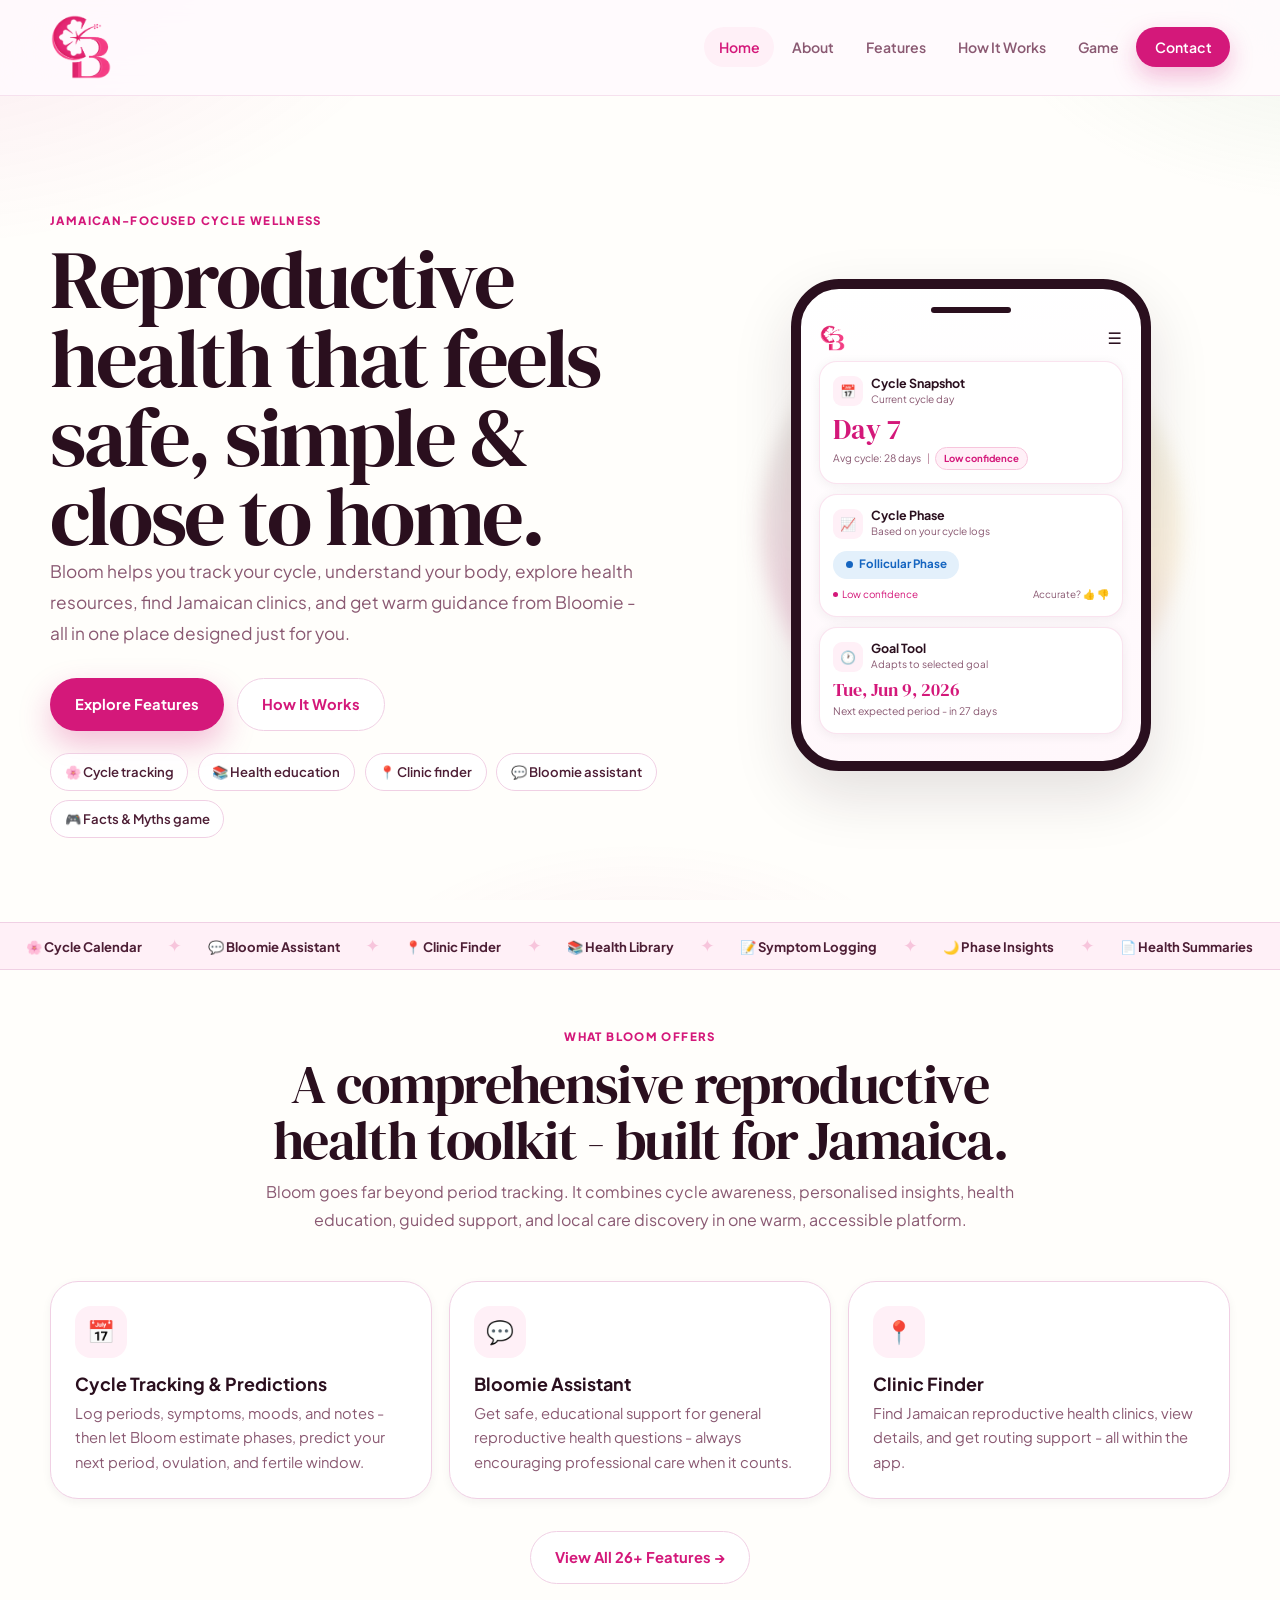
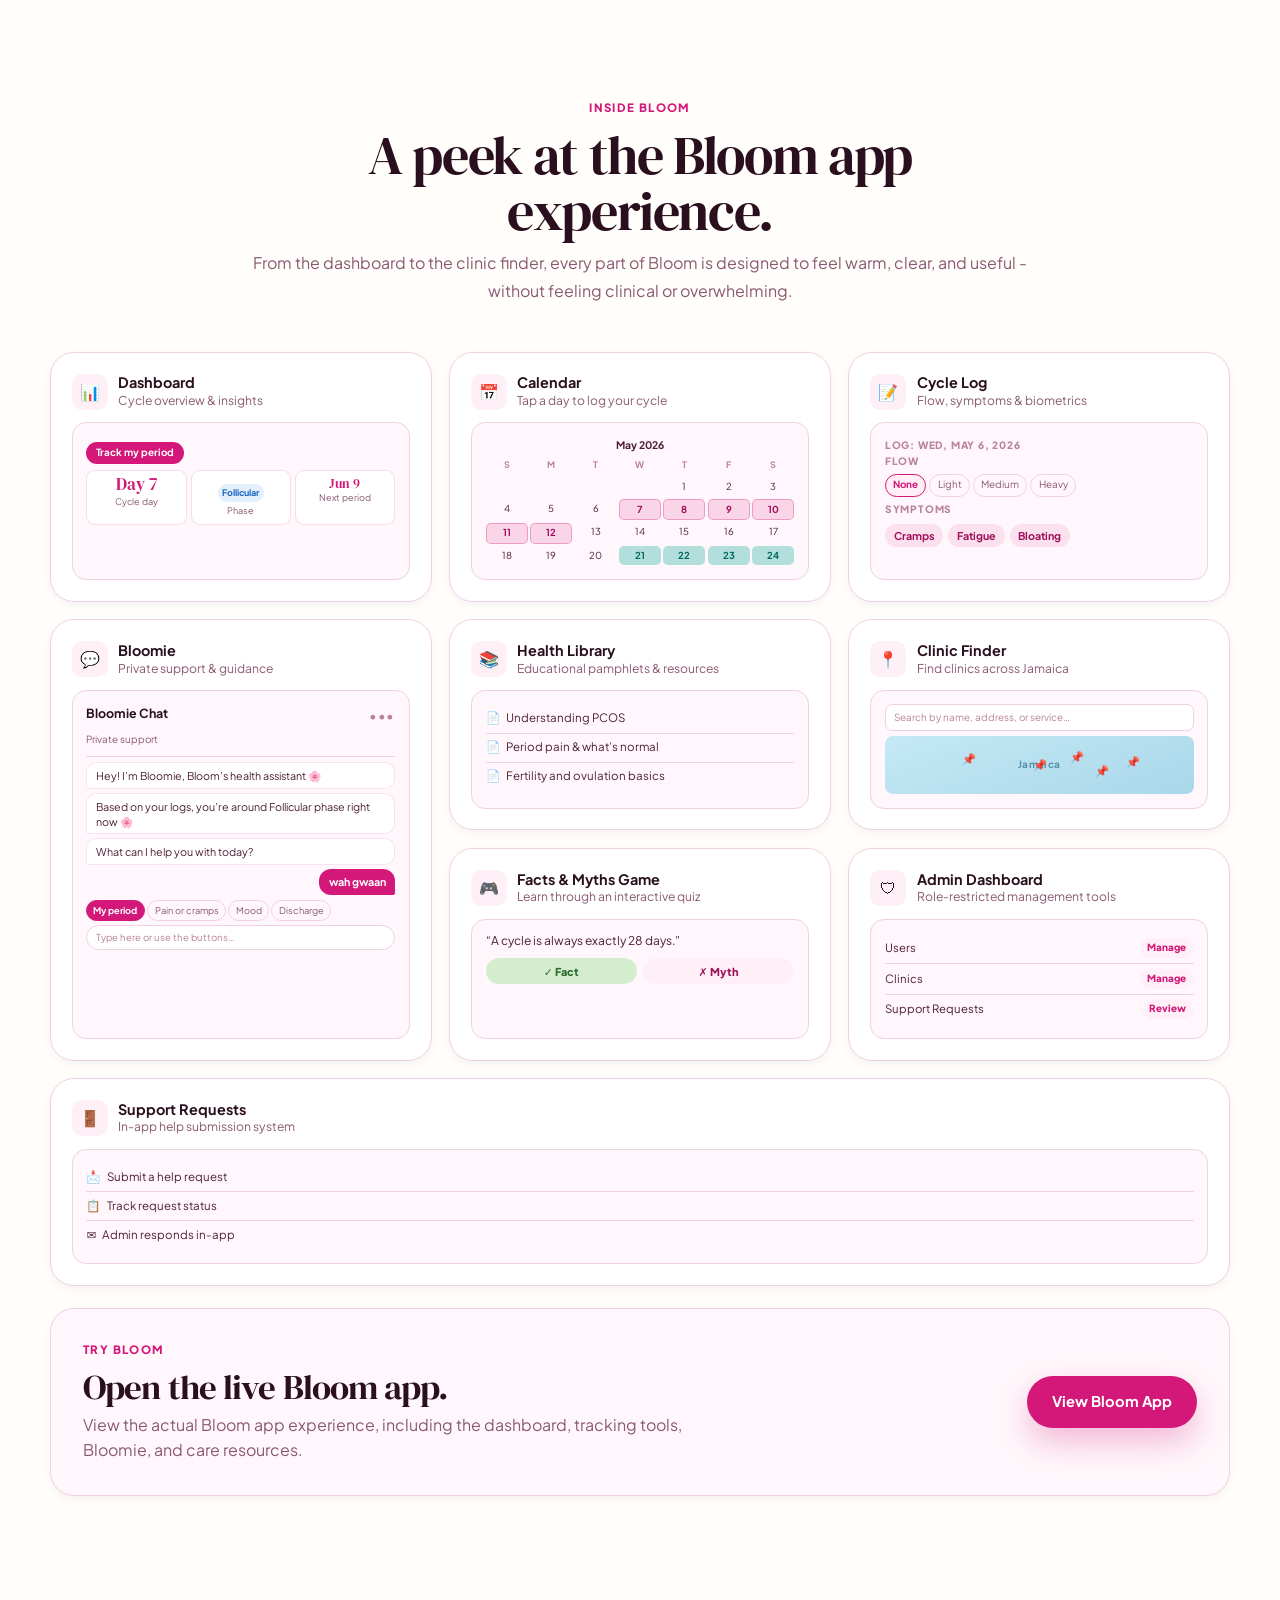
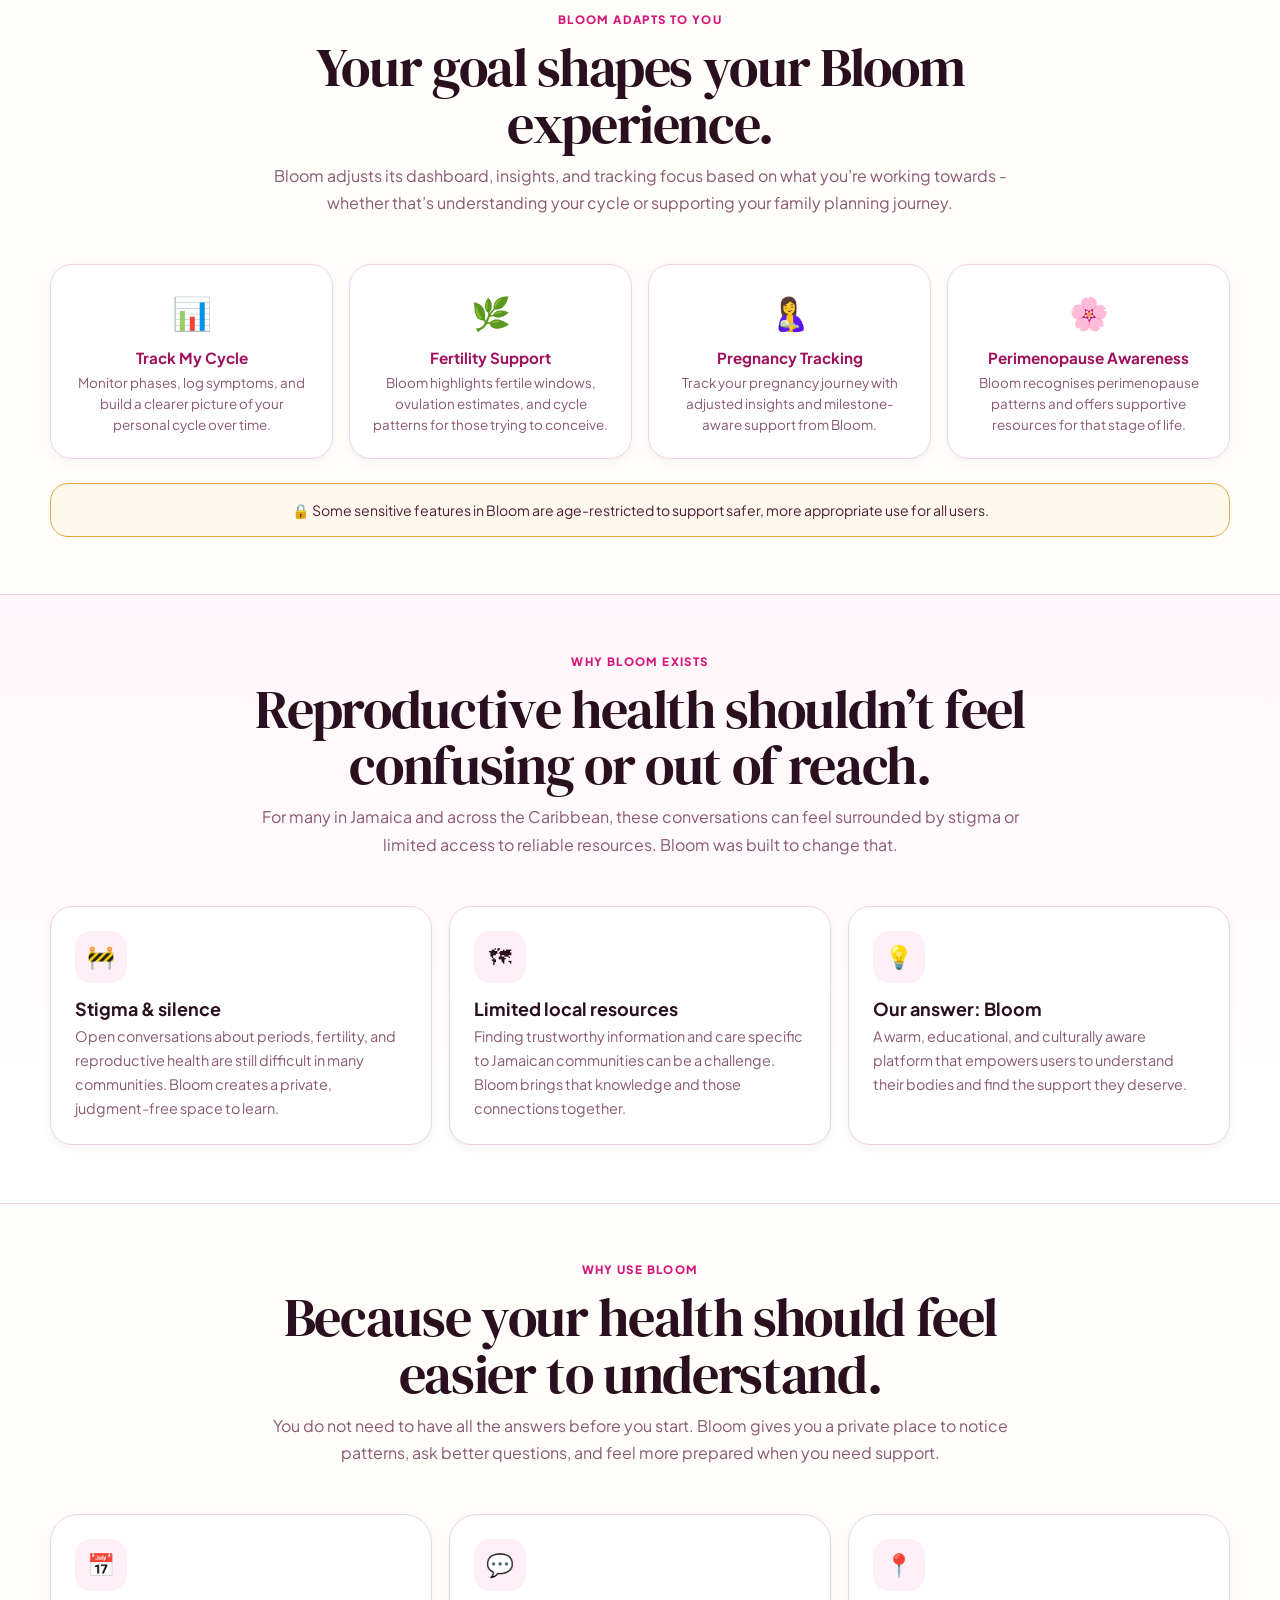
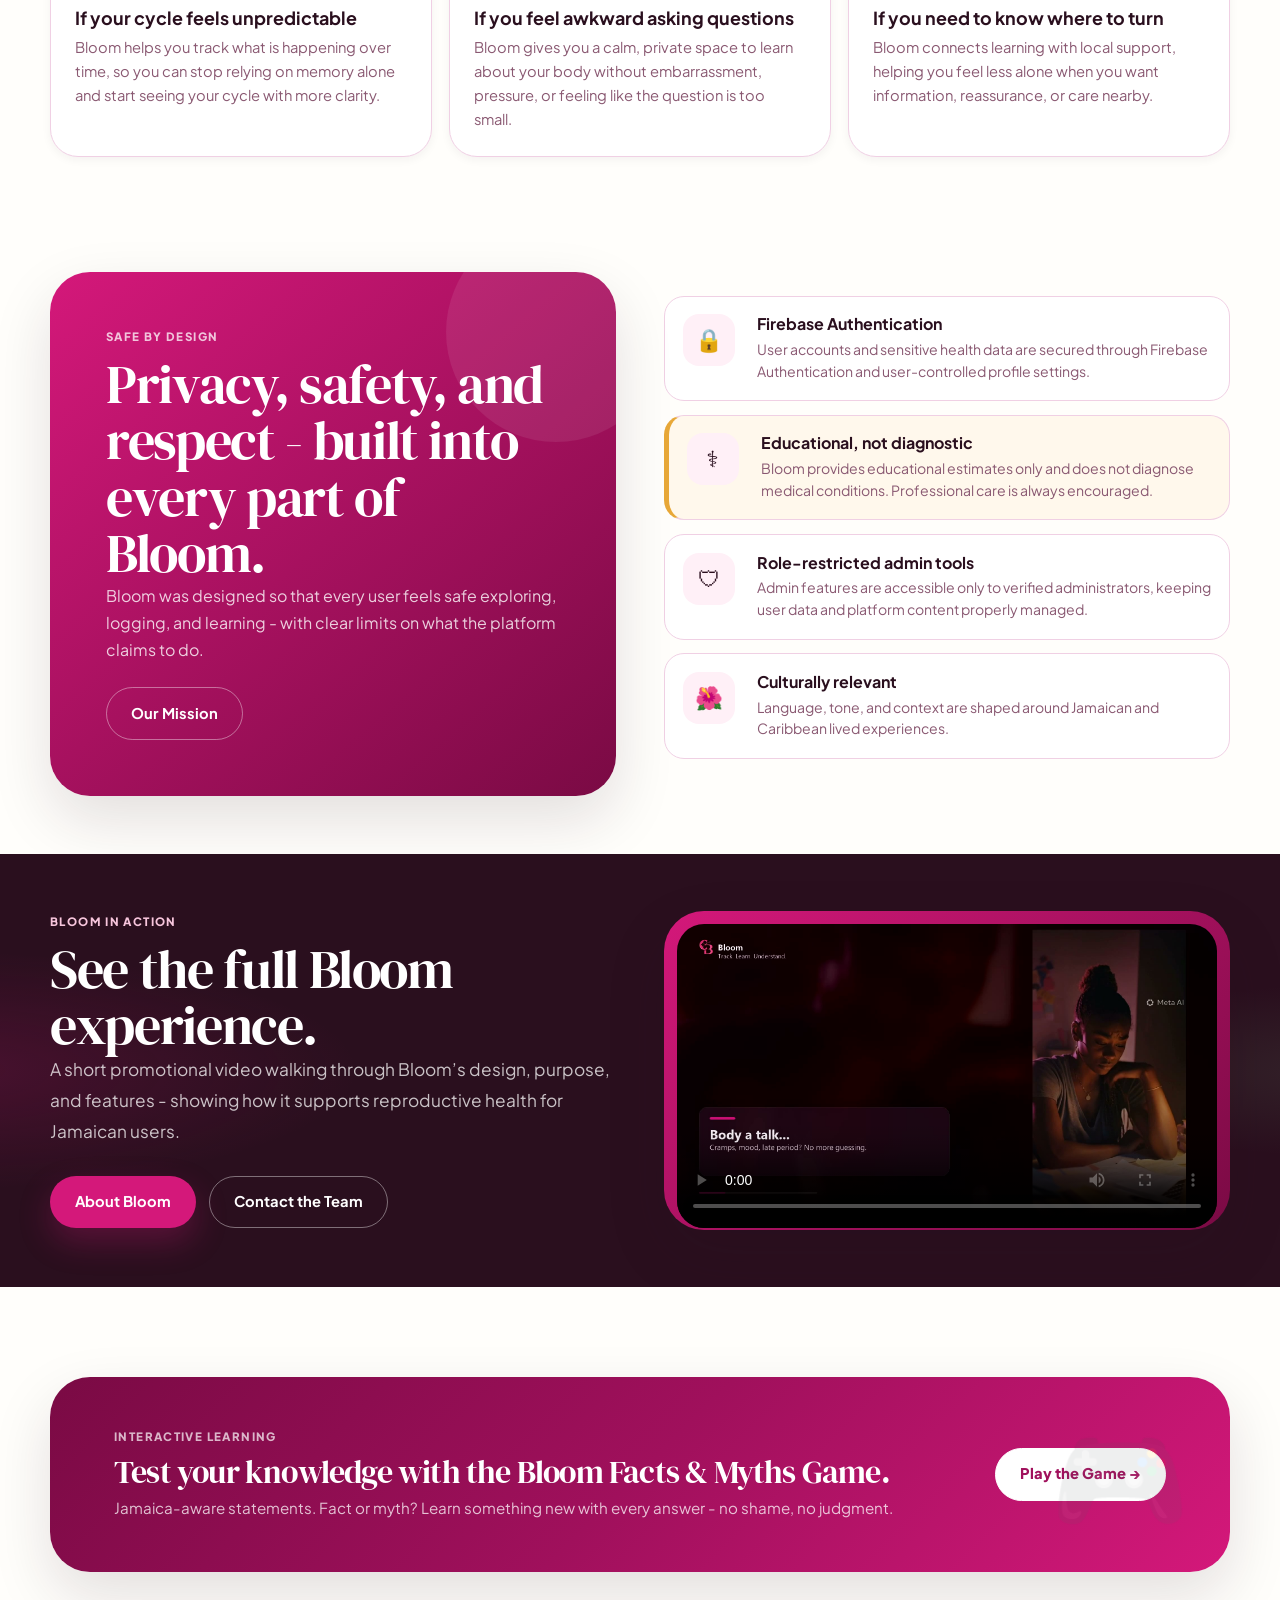
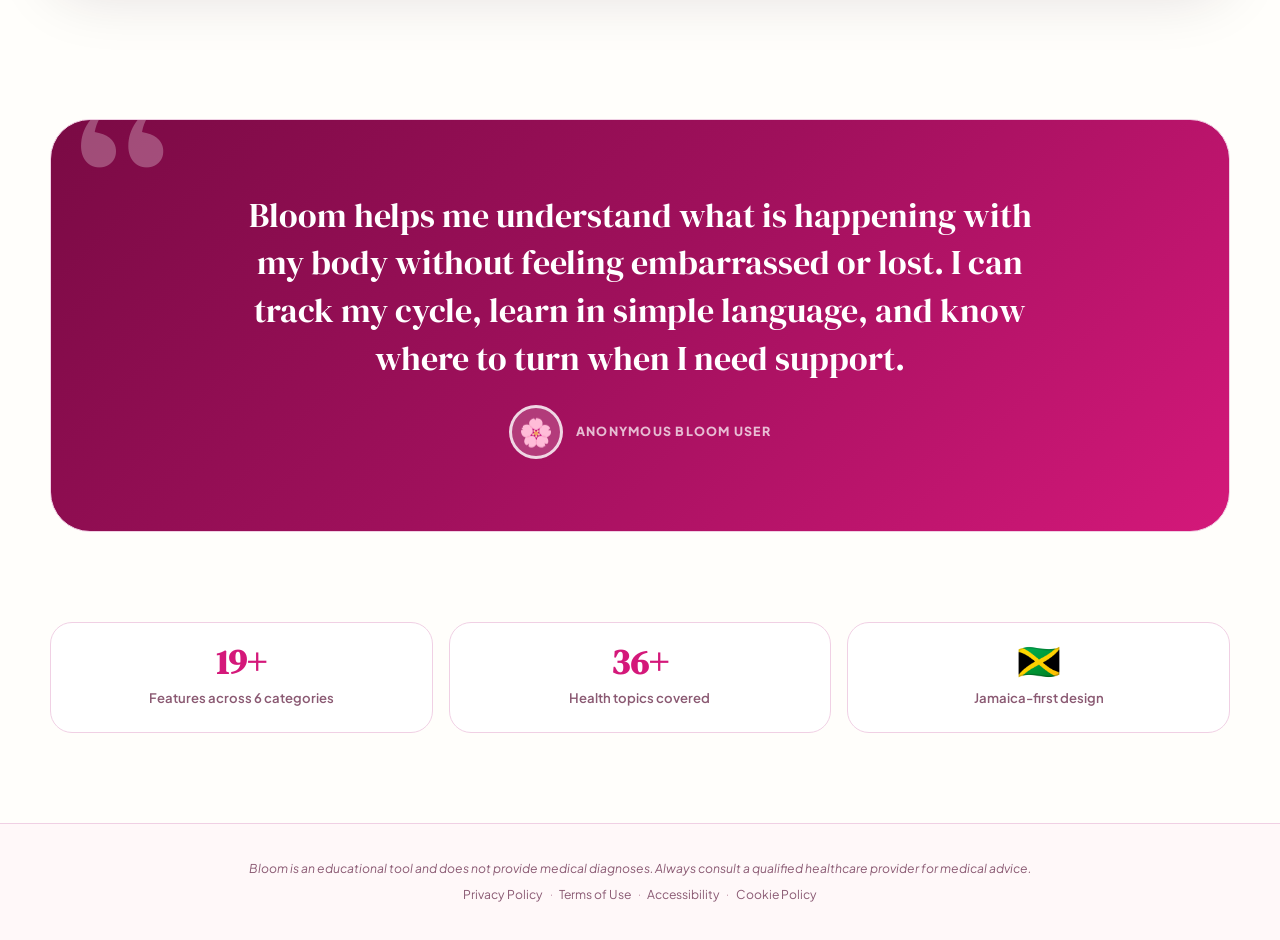
==== index.html @ 825d173b "initial clean commit" ====
﻿<!DOCTYPE html>
<html lang="en">
<head>
  <meta charset="UTF-8">
  <meta name="viewport" content="width=device-width, initial-scale=1.0">
  <link rel="icon" type="image/png" href="./assets/images/bloom-logo.png?v=2">
  <link rel="shortcut icon" type="image/png" href="./assets/images/bloom-logo.png?v=2">
  <link rel="apple-touch-icon" href="./assets/images/bloom-logo.png?v=2">
  <title>Bloom | Reproductive Health Support</title>
  <meta name="description" content="Bloom is a Jamaican-focused reproductive health and cycle wellness platform for tracking cycles, learning, and finding care.">
  <link rel="preconnect" href="https://fonts.googleapis.com">
  <link rel="preconnect" href="https://fonts.gstatic.com" crossorigin>
  <link href="https://fonts.googleapis.com/css2?family=DM+Serif+Display:ital@0;1&family=Plus+Jakarta+Sans:wght@400;500;600;700;800&display=swap" rel="stylesheet">
  <link rel="stylesheet" href="./assets/css/styles.css">
</head>
<body>

<header class="nav">
  <div class="container nav-inner">
    <a class="brand" href="index.html">
      <img src="./assets/images/bloom-logo.png" alt="Bloom logo">
      <span>Bloom</span>
    </a>
    <button class="nav-toggle" type="button" aria-label="Open menu">&#9776;</button>
    <nav class="nav-links">
      <a class="active" href="index.html">Home</a>
      <a href="about.html">About</a>
      <a href="features.html">Features</a>
      <a href="how-it-works.html">How It Works</a>
      <a href="game.html">Game</a>
      <a href="contact.html" class="pill">Contact</a>
    </nav>
  </div>
</header>

<main>

  <!-- HERO -->
  <section class="hero container">
    <div class="reveal">
      <span class="eyebrow">Jamaican-focused cycle wellness</span>
      <h1>Reproductive health that feels safe, simple &amp; close to home.</h1>
      <p class="lead">Bloom helps you track your cycle, understand your body, explore health resources, find Jamaican clinics, and get warm guidance from Bloomie - all in one place designed just for you.</p>
      <div class="actions">
        <a class="btn btn-primary" href="features.html">Explore Features</a>
        <a class="btn btn-secondary" href="how-it-works.html">How It Works</a>
      </div>
      <div class="hero-tags">
        <span>&#127800; Cycle tracking</span>
        <span>&#128218; Health education</span>
        <span>&#128205; Clinic finder</span>
        <span>&#128172; Bloomie assistant</span>
        <span>&#127918; Facts &amp; Myths game</span>
      </div>
    </div>

    <div class="phone-stage reveal">
      <div class="orb"></div>
      <div class="phone">
        <div class="notch"></div>

        <!-- Mini app header -->
        <div class="app-bar">
          <img src="./assets/images/bloom-logo.png" alt="Bloom" class="app-bar-logo">
          <span class="app-bar-ham">&#9776;</span>
        </div>

        <!-- Cycle Snapshot -->
        <div class="screen-card">
          <div class="sc-row">
            <div class="sc-icon">&#128197;</div>
            <div>
              <span class="sc-title">Cycle Snapshot</span>
              <span class="sc-sub">Current cycle day</span>
            </div>
          </div>
          <p class="sc-day">Day 7</p>
          <div class="sc-meta">
            <span class="sc-meta-text">Avg cycle: 28 days</span>
            <span class="sc-meta-sep">|</span>
            <span class="sc-badge">Low confidence</span>
          </div>
        </div>

        <!-- Cycle Phase -->
        <div class="screen-card">
          <div class="sc-row">
            <div class="sc-icon">&#128200;</div>
            <div>
              <span class="sc-title">Cycle Phase</span>
              <span class="sc-sub">Based on your cycle logs</span>
            </div>
          </div>
          <span class="sc-phase-pill">
            <span class="sc-phase-dot"></span> Follicular Phase
          </span>
          <div class="sc-feedback">
            <span class="sc-feedback-l"><span class="sc-feedback-dot"></span> Low confidence</span>
            <span class="sc-feedback-r">Accurate? &#128077; &#128078;</span>
          </div>
        </div>

        <!-- Goal Tool -->
        <div class="screen-card">
          <div class="sc-row">
            <div class="sc-icon">&#128336;</div>
            <div>
              <span class="sc-title">Goal Tool</span>
              <span class="sc-sub">Adapts to selected goal</span>
            </div>
          </div>
          <p class="sc-date">Tue, Jun 9, 2026</p>
          <p class="sc-date-sub">Next expected period - in 27 days</p>
        </div>

      </div>
    </div>
  </section>

  <!-- FEATURE TICKER -->
  <div class="marquee-strip">
    <div class="marquee-track">
      <span class="marquee-item">&#127800; Cycle Calendar</span><span class="marquee-sep">&#10022;</span>
      <span class="marquee-item">&#128172; Bloomie Assistant</span><span class="marquee-sep">&#10022;</span>
      <span class="marquee-item">&#128205; Clinic Finder</span><span class="marquee-sep">&#10022;</span>
      <span class="marquee-item">&#128218; Health Library</span><span class="marquee-sep">&#10022;</span>
      <span class="marquee-item">&#128221; Symptom Logging</span><span class="marquee-sep">&#10022;</span>
      <span class="marquee-item">&#127769; Phase Insights</span><span class="marquee-sep">&#10022;</span>
      <span class="marquee-item">&#128196; Health Summaries</span><span class="marquee-sep">&#10022;</span>
      <span class="marquee-item">&#128276; Smart Reminders</span><span class="marquee-sep">&#10022;</span>
      <span class="marquee-item">&#127918; Facts &amp; Myths Game</span><span class="marquee-sep">&#10022;</span>
      <span class="marquee-item">&#127919; Goal-based Tracking</span><span class="marquee-sep">&#10022;</span>
      <span class="marquee-item">&#128274; Privacy Controls</span><span class="marquee-sep">&#10022;</span>
      <!-- duplicate for seamless loop -->
      <span class="marquee-item">&#127800; Cycle Calendar</span><span class="marquee-sep">&#10022;</span>
      <span class="marquee-item">&#128172; Bloomie Assistant</span><span class="marquee-sep">&#10022;</span>
      <span class="marquee-item">&#128205; Clinic Finder</span><span class="marquee-sep">&#10022;</span>
      <span class="marquee-item">&#128218; Health Library</span><span class="marquee-sep">&#10022;</span>
      <span class="marquee-item">&#128221; Symptom Logging</span><span class="marquee-sep">&#10022;</span>
      <span class="marquee-item">&#127769; Phase Insights</span><span class="marquee-sep">&#10022;</span>
      <span class="marquee-item">&#128196; Health Summaries</span><span class="marquee-sep">&#10022;</span>
      <span class="marquee-item">&#128276; Smart Reminders</span><span class="marquee-sep">&#10022;</span>
      <span class="marquee-item">&#127918; Facts &amp; Myths Game</span><span class="marquee-sep">&#10022;</span>
      <span class="marquee-item">&#127919; Goal-based Tracking</span><span class="marquee-sep">&#10022;</span>
      <span class="marquee-item">&#128274; Privacy Controls</span><span class="marquee-sep">&#10022;</span>
    </div>
  </div>

  <!-- FEATURES PREVIEW -->
  <section class="container">
    <div class="section-head reveal">
      <span class="eyebrow">What Bloom offers</span>
      <h2>A comprehensive reproductive health toolkit - built for Jamaica.</h2>
      <p>Bloom goes far beyond period tracking. It combines cycle awareness, personalised insights, health education, guided support, and local care discovery in one warm, accessible platform.</p>
    </div>
    <div class="grid-3">
      <article class="card reveal">
        <div class="icon">&#128197;</div>
        <h3>Cycle Tracking &amp; Predictions</h3>
        <p>Log periods, symptoms, moods, and notes - then let Bloom estimate phases, predict your next period, ovulation, and fertile window.</p>
      </article>
      <article class="card reveal">
        <div class="icon">&#128172;</div>
        <h3>Bloomie Assistant</h3>
        <p>Get safe, educational support for general reproductive health questions - always encouraging professional care when it counts.</p>
      </article>
      <article class="card reveal">
        <div class="icon">&#128205;</div>
        <h3>Clinic Finder</h3>
        <p>Find Jamaican reproductive health clinics, view details, and get routing support - all within the app.</p>
      </article>
    </div>
    <div class="center-action reveal">
      <a class="btn btn-secondary" href="features.html">View All 26+ Features &rarr;</a>
    </div>
  </section>

  <!-- INSIDE BLOOM -->
  <section class="container">
    <div class="section-head reveal">
      <span class="eyebrow">Inside Bloom</span>
      <h2>A peek at the Bloom app experience.</h2>
      <p>From the dashboard to the clinic finder, every part of Bloom is designed to feel warm, clear, and useful - without feeling clinical or overwhelming.</p>
    </div>
    <div class="inside-bloom-grid">

      <!-- DASHBOARD -->
      <div class="app-card reveal">
        <div class="app-card-head">
          <div class="app-card-icon">&#128202;</div>
          <div><h3>Dashboard</h3><p class="app-card-desc">Cycle overview &amp; insights</p></div>
        </div>
        <div class="app-screen">
          <span class="app-dash-goal">Track my period</span>
          <div class="app-dash-3">
            <div class="app-dash-card">
              <p class="app-dash-day">Day 7</p>
              <span class="app-dash-sub">Cycle day</span>
            </div>
            <div class="app-dash-card">
              <span class="app-dash-phase">Follicular</span>
              <span class="app-dash-sub">Phase</span>
            </div>
            <div class="app-dash-card">
              <p class="app-dash-day-sm">Jun 9</p>
              <span class="app-dash-sub">Next period</span>
            </div>
          </div>
        </div>
      </div>

      <!-- CALENDAR -->
      <div class="app-card reveal">
        <div class="app-card-head">
          <div class="app-card-icon">&#128197;</div>
          <div><h3>Calendar</h3><p class="app-card-desc">Tap a day to log your cycle</p></div>
        </div>
        <div class="app-screen">
          <p class="app-cal-header">May 2026</p>
          <div class="app-cal-grid">
            <span class="app-cal-hd">S</span><span class="app-cal-hd">M</span><span class="app-cal-hd">T</span><span class="app-cal-hd">W</span><span class="app-cal-hd">T</span><span class="app-cal-hd">F</span><span class="app-cal-hd">S</span>
            <span class="app-cal-day"></span><span class="app-cal-day"></span><span class="app-cal-day"></span><span class="app-cal-day"></span><span class="app-cal-day">1</span><span class="app-cal-day">2</span><span class="app-cal-day">3</span>
            <span class="app-cal-day">4</span><span class="app-cal-day">5</span><span class="app-cal-day">6</span><span class="app-cal-day period">7</span><span class="app-cal-day period">8</span><span class="app-cal-day period">9</span><span class="app-cal-day period">10</span>
            <span class="app-cal-day period">11</span><span class="app-cal-day period">12</span><span class="app-cal-day">13</span><span class="app-cal-day">14</span><span class="app-cal-day">15</span><span class="app-cal-day">16</span><span class="app-cal-day">17</span>
            <span class="app-cal-day">18</span><span class="app-cal-day">19</span><span class="app-cal-day">20</span><span class="app-cal-day fertile">21</span><span class="app-cal-day fertile">22</span><span class="app-cal-day fertile">23</span><span class="app-cal-day fertile">24</span>
          </div>
        </div>
      </div>

      <!-- CYCLE LOG -->
      <div class="app-card reveal">
        <div class="app-card-head">
          <div class="app-card-icon">&#128221;</div>
          <div><h3>Cycle Log</h3><p class="app-card-desc">Flow, symptoms &amp; biometrics</p></div>
        </div>
        <div class="app-screen">
          <p class="app-screen-lbl">Log: Wed, May 6, 2026</p>
          <p class="app-screen-lbl">Flow</p>
          <div class="app-flow-row">
            <span class="app-flow-pill active">None</span>
            <span class="app-flow-pill">Light</span>
            <span class="app-flow-pill">Medium</span>
            <span class="app-flow-pill">Heavy</span>
          </div>
          <p class="app-screen-lbl">Symptoms</p>
          <div class="app-chips">
            <span class="app-chip">Cramps</span>
            <span class="app-chip">Fatigue</span>
            <span class="app-chip">Bloating</span>
          </div>
        </div>
      </div>

      <!-- BLOOMIE -->
      <div class="app-card reveal">
        <div class="app-card-head">
          <div class="app-card-icon">&#128172;</div>
          <div><h3>Bloomie</h3><p class="app-card-desc">Private support &amp; guidance</p></div>
        </div>
        <div class="app-screen">
          <div class="app-bloomie-header">
            <div>
              <span class="app-bloomie-title">Bloomie Chat</span>
              <span class="app-bloomie-sub">Private support</span>
            </div>
            <span class="app-bloomie-dots">&bull;&bull;&bull;</span>
          </div>
          <p class="app-chat-bubble">Hey! I&rsquo;m Bloomie, Bloom&rsquo;s health assistant &#127800;</p>
          <p class="app-chat-bubble">Based on your logs, you&rsquo;re around Follicular phase right now &#127800;</p>
          <p class="app-chat-bubble">What can I help you with today?</p>
          <div class="app-chat-user-wrap">
            <span class="app-chat-user-pill">wah gwaan</span>
          </div>
          <div class="app-topic-row">
            <span class="app-topic-btn sel">My period</span>
            <span class="app-topic-btn">Pain or cramps</span>
            <span class="app-topic-btn">Mood</span>
            <span class="app-topic-btn">Discharge</span>
          </div>
          <div class="app-chat-input-bar">Type here or use the buttons&hellip;</div>
        </div>
      </div>

      <!-- HEALTH LIBRARY -->
      <div class="app-card reveal">
        <div class="app-card-head">
          <div class="app-card-icon">&#128218;</div>
          <div><h3>Health Library</h3><p class="app-card-desc">Educational pamphlets &amp; resources</p></div>
        </div>
        <div class="app-screen">
          <div class="app-list-item"><span>&#128196;</span> Understanding PCOS</div>
          <div class="app-list-item"><span>&#128196;</span> Period pain &amp; what&rsquo;s normal</div>
          <div class="app-list-item"><span>&#128196;</span> Fertility and ovulation basics</div>
        </div>
      </div>

      <!-- CLINIC FINDER -->
      <div class="app-card reveal">
        <div class="app-card-head">
          <div class="app-card-icon">&#128205;</div>
          <div><h3>Clinic Finder</h3><p class="app-card-desc">Find clinics across Jamaica</p></div>
        </div>
        <div class="app-screen">
          <div class="app-search-mini">Search by name, address, or service&hellip;</div>
          <div class="app-map-mini">
            <span class="app-map-label">Jamaica</span>
            <div class="app-pin-group">
              <span class="app-pin app-pin-1">&#128204;</span>
              <span class="app-pin app-pin-2">&#128204;</span>
              <span class="app-pin app-pin-3">&#128204;</span>
              <span class="app-pin app-pin-4">&#128204;</span>
              <span class="app-pin app-pin-5">&#128204;</span>
            </div>
          </div>
        </div>
      </div>

      <!-- FACTS & MYTHS GAME -->
      <div class="app-card reveal">
        <div class="app-card-head">
          <div class="app-card-icon">&#127918;</div>
          <div><h3>Facts &amp; Myths Game</h3><p class="app-card-desc">Learn through an interactive quiz</p></div>
        </div>
        <div class="app-screen">
          <p class="app-game-q">&ldquo;A cycle is always exactly 28 days.&rdquo;</p>
          <div class="app-game-btns">
            <span class="app-game-btn fact">&#10003; Fact</span>
            <span class="app-game-btn myth app-game-btn-myth">&#10007; Myth</span>
          </div>
        </div>
      </div>

      <!-- ADMIN DASHBOARD placeholder start -->
      <div class="app-card reveal">
        <div class="app-card-head">
          <div class="app-card-icon">&#128737;</div>
          <div><h3>Admin Dashboard</h3><p class="app-card-desc">Role-restricted management tools</p></div>
        </div>
        <div class="app-screen">
          <div class="app-admin-row"><span>Users</span><span class="app-admin-badge">Manage</span></div>
          <div class="app-admin-row"><span>Clinics</span><span class="app-admin-badge">Manage</span></div>
          <div class="app-admin-row"><span>Support Requests</span><span class="app-admin-badge">Review</span></div>
        </div>
      </div>

      <div class="app-card reveal">
        <div class="app-card-head">
          <div class="app-card-icon">&#128682;</div>
          <div><h3>Support Requests</h3><p class="app-card-desc">In-app help submission system</p></div>
        </div>
        <div class="app-screen">
          <div class="app-list-item"><span>&#128233;</span> Submit a help request</div>
          <div class="app-list-item"><span>&#128203;</span> Track request status</div>
          <div class="app-list-item"><span>&#9993;</span> Admin responds in-app</div>
        </div>
      </div>

    </div>
    <div class="app-link-band reveal">
      <div>
        <span class="eyebrow">Try Bloom</span>
        <h2>Open the live Bloom app.</h2>
        <p>View the actual Bloom app experience, including the dashboard, tracking tools, Bloomie, and care resources.</p>
      </div>
      <a class="btn btn-primary" href="https://bloom-8401a.web.app/" target="_blank" rel="noopener">View Bloom App</a>
    </div>
  </section>

  <!-- BLOOM ADAPTS TO YOUR JOURNEY -->
  <section class="container">
    <div class="section-head reveal">
      <span class="eyebrow">Bloom adapts to you</span>
      <h2>Your goal shapes your Bloom experience.</h2>
      <p>Bloom adjusts its dashboard, insights, and tracking focus based on what you&rsquo;re working towards - whether that&rsquo;s understanding your cycle or supporting your family planning journey.</p>
    </div>
    <div class="journey-grid">
      <div class="journey-card reveal">
        <div class="journey-icon">&#128202;</div>
        <h3>Track My Cycle</h3>
        <p>Monitor phases, log symptoms, and build a clearer picture of your personal cycle over time.</p>
      </div>
      <div class="journey-card reveal">
        <div class="journey-icon">&#127807;</div>
        <h3>Fertility Support</h3>
        <p>Bloom highlights fertile windows, ovulation estimates, and cycle patterns for those trying to conceive.</p>
      </div>
      <div class="journey-card reveal">
        <div class="journey-icon">&#129329;</div>
        <h3>Pregnancy Tracking</h3>
        <p>Track your pregnancy journey with adjusted insights and milestone-aware support from Bloom.</p>
      </div>
      <div class="journey-card reveal">
        <div class="journey-icon">&#127800;</div>
        <h3>Perimenopause Awareness</h3>
        <p>Bloom recognises perimenopause patterns and offers supportive resources for that stage of life.</p>
      </div>
    </div>
    <p class="journey-note reveal">&#128274; Some sensitive features in Bloom are age-restricted to support safer, more appropriate use for all users.</p>
  </section>

  <!-- WHY BLOOM EXISTS -->
  <section class="problem-band">
    <div class="container">
      <div class="section-head reveal">
        <span class="eyebrow">Why Bloom exists</span>
        <h2>Reproductive health shouldn&rsquo;t feel confusing or out of reach.</h2>
        <p>For many in Jamaica and across the Caribbean, these conversations can feel surrounded by stigma or limited access to reliable resources. Bloom was built to change that.</p>
      </div>
      <div class="problem-grid">
        <div class="problem-card reveal">
          <div class="icon">&#128679;</div>
          <h3>Stigma &amp; silence</h3>
          <p>Open conversations about periods, fertility, and reproductive health are still difficult in many communities. Bloom creates a private, judgment-free space to learn.</p>
        </div>
        <div class="problem-card reveal">
          <div class="icon">&#128506;</div>
          <h3>Limited local resources</h3>
          <p>Finding trustworthy information and care specific to Jamaican communities can be a challenge. Bloom brings that knowledge and those connections together.</p>
        </div>
        <div class="problem-card reveal">
          <div class="icon">&#128161;</div>
          <h3>Our answer: Bloom</h3>
          <p>A warm, educational, and culturally aware platform that empowers users to understand their bodies and find the support they deserve.</p>
        </div>
      </div>
    </div>
  </section>

  <!-- WHY USE BLOOM -->
  <section class="container">
    <div class="section-head reveal">
      <span class="eyebrow">Why use Bloom</span>
      <h2>Because your health should feel easier to understand.</h2>
      <p>You do not need to have all the answers before you start. Bloom gives you a private place to notice patterns, ask better questions, and feel more prepared when you need support.</p>
    </div>
    <div class="grid-3">
      <div class="card reveal">
        <div class="icon">&#128197;</div>
        <h3>If your cycle feels unpredictable</h3>
        <p>Bloom helps you track what is happening over time, so you can stop relying on memory alone and start seeing your cycle with more clarity.</p>
      </div>
      <div class="card reveal">
        <div class="icon">&#128172;</div>
        <h3>If you feel awkward asking questions</h3>
        <p>Bloom gives you a calm, private space to learn about your body without embarrassment, pressure, or feeling like the question is too small.</p>
      </div>
      <div class="card reveal">
        <div class="icon">&#128205;</div>
        <h3>If you need to know where to turn</h3>
        <p>Bloom connects learning with local support, helping you feel less alone when you want information, reassurance, or care nearby.</p>
      </div>
    </div>
  </section>

  <!-- PRIVACY & SAFETY -->
  <section class="container">
    <div class="split">
      <div class="jamaica reveal">
        <span class="eyebrow">Safe by design</span>
        <h2>Privacy, safety, and respect - built into every part of Bloom.</h2>
        <p>Bloom was designed so that every user feels safe exploring, logging, and learning - with clear limits on what the platform claims to do.</p>
        <div class="actions actions-spaced">
          <a class="btn btn-outline" href="about.html">Our Mission</a>
        </div>
      </div>
      <div class="reveal">
        <div class="feature-row">
          <div class="icon">&#128274;</div>
          <div>
            <h3>Firebase Authentication</h3>
            <p>User accounts and sensitive health data are secured through Firebase Authentication and user-controlled profile settings.</p>
          </div>
        </div>
        <div class="feature-row safety">
          <div class="icon">&#9877;</div>
          <div>
            <h3>Educational, not diagnostic</h3>
            <p>Bloom provides educational estimates only and does not diagnose medical conditions. Professional care is always encouraged.</p>
          </div>
        </div>
        <div class="feature-row">
          <div class="icon">&#128737;</div>
          <div>
            <h3>Role-restricted admin tools</h3>
            <p>Admin features are accessible only to verified administrators, keeping user data and platform content properly managed.</p>
          </div>
        </div>
        <div class="feature-row">
          <div class="icon">&#127802;</div>
          <div>
            <h3>Culturally relevant</h3>
            <p>Language, tone, and context are shaped around Jamaican and Caribbean lived experiences.</p>
          </div>
        </div>
      </div>
    </div>
  </section>

  <!-- VIDEO -->
  <section class="dark-band" id="advert">
    <div class="container split">
      <div class="reveal">
        <span class="eyebrow">Bloom in Action</span>
        <h2>See the full Bloom experience.</h2>
        <p class="lead">A short promotional video walking through Bloom&rsquo;s design, purpose, and features - showing how it supports reproductive health for Jamaican users.</p>
        <div class="actions">
          <a class="btn btn-primary" href="about.html">About Bloom</a>
          <a class="btn btn-outline" href="contact.html">Contact the Team</a>
        </div>
      </div>
      <div class="video-box video-box-player reveal">
        <video class="video-player" controls preload="metadata" poster="./assets/images/bloom-promo-poster.jpg">
          <source src="./assets/videos/bloom-promo.mp4" type="video/mp4">
          Your browser does not support the video tag.
        </video>
      </div>
    </div>
  </section>

  <!-- GAME CTA -->
  <section class="container">
    <div class="game-cta-band reveal">
      <div>
        <span class="eyebrow">Interactive learning</span>
        <h2>Test your knowledge with the Bloom Facts &amp; Myths Game.</h2>
        <p>Jamaica-aware statements. Fact or myth? Learn something new with every answer - no shame, no judgment.</p>
      </div>
      <a class="btn btn-white" href="game.html">Play the Game &rarr;</a>
    </div>
  </section>

  <!-- BLOOM TESTIMONIAL -->
  <section class="container">
    <div class="quote-section reveal">
      <p class="quote-text">Bloom helps me understand what is happening with my body without feeling embarrassed or lost. I can track my cycle, learn in simple language, and know where to turn when I need support.</p>
      <div class="quote-user">
        <div class="quote-avatar" aria-hidden="true">&#127800;</div>
        <p class="quote-attr">Anonymous Bloom user</p>
      </div>
    </div>
  </section>

  <!-- STATS -->
  <section class="container section-no-top">
    <div class="stats-strip reveal">
      <div class="stat-pill">
        <strong data-count="26" data-suffix="+">26+</strong>
        <span>Features across 6 categories</span>
      </div>
      <div class="stat-pill">
        <strong data-count="50" data-suffix="+">50+</strong>
        <span>Health topics covered</span>
      </div>
      <div class="stat-pill">
        <strong>&#127471;&#127474;</strong>
        <span>Jamaica-first design</span>
      </div>
    </div>
  </section>

</main>

<footer>
  <div class="container">
    <div class="footer-legal">
      <p class="footer-disclaimer">Bloom is an educational tool and does not provide medical diagnoses. Always consult a qualified healthcare provider for medical advice.</p>
      <div class="footer-policy-links">
        <a href="privacy.html">Privacy Policy</a><span>&middot;</span>
        <a href="terms.html">Terms of Use</a><span>&middot;</span>
        <a href="accessibility.html">Accessibility</a><span>&middot;</span>
        <a href="cookie-policy.html">Cookie Policy</a>
      </div>
    </div>
  </div>
</footer>

<script src="./assets/js/main.js"></script>
</body>
</html>
---- assets/css/styles.css ----
/* ─── Bloom Design System ────────────────────────────────────────────────── */
@import url('https://fonts.googleapis.com/css2?family=DM+Serif+Display:ital@0;1&family=Plus+Jakarta+Sans:wght@400;500;600;700;800&display=swap');

:root {
  --rose:       #D4187A;
  --rose-dark:  #A0105C;
  --rose-deep:  #7A0A44;
  --rose-mid:   #E8528A;
  --rose-light: #F7C5DC;
  --rose-soft:  #FFF0F7;
  --rose-pale:  #FFF7FB;
  --sage:       #7BAE7F;
  --sage-light: #D4EDCF;
  --teal:       #1A8080;
  --gold:       #E8A838;
  --gold-soft:  #FFF8EC;
  --ink:        #2A0F1E;
  --ink-mid:    #4D1E35;
  --muted:      #8A5972;
  --muted-light:#B8839A;
  --border:     #F0D0E4;
  --bg:         #FFFEFB;
  --card:       #FFFFFF;
  --shadow:     0 24px 60px rgba(42,15,30,.13);
  --shadow-sm:  0 8px 28px rgba(42,15,30,.08);
  --shadow-xs:  0 3px 10px rgba(42,15,30,.05);
  --radius:     28px;
  --radius-lg:  40px;
}

*, *::before, *::after { box-sizing: border-box; margin: 0; padding: 0; }
html { scroll-behavior: smooth; }

body {
  font-family: 'Plus Jakarta Sans', system-ui, sans-serif;
  color: var(--ink);
  background: var(--bg);
  line-height: 1.6;
  overflow-x: hidden;
}

body::before {
  content: '';
  position: fixed;
  inset: 0;
  background:
    radial-gradient(ellipse 80% 60% at -10% -5%, rgba(212,24,122,.10) 0%, transparent 55%),
    radial-gradient(ellipse 55% 45% at 105% 0%, rgba(123,174,127,.12) 0%, transparent 50%),
    radial-gradient(ellipse 40% 30% at 50% 110%, rgba(212,24,122,.06) 0%, transparent 55%);
  pointer-events: none;
  z-index: 0;
}
body > * { position: relative; z-index: 1; }
a { color: inherit; }
img { display: block; max-width: 100%; }

h1, h2, .serif { font-family: 'DM Serif Display', Georgia, serif; font-weight: 400; }
h1 { font-size: clamp(2.8rem, 6.5vw, 5.8rem); line-height: .95; letter-spacing: -.03em; }
h2 { font-size: clamp(2rem, 4.2vw, 3.4rem); line-height: 1.05; letter-spacing: -.025em; }
h3 { font-size: 1.12rem; line-height: 1.3; font-weight: 700; }

.eyebrow {
  font-size: .72rem;
  font-weight: 800;
  letter-spacing: .12em;
  text-transform: uppercase;
  color: var(--rose);
  margin-bottom: .6rem;
  display: block;
}

.lead          { font-size: 1.08rem; line-height: 1.8; color: var(--muted); max-width: 640px; }
.text-body     { color: var(--muted); line-height: 1.75; margin-top: .6rem; }
.sub-text      { margin-top: .5rem; font-size: .92rem; opacity: .85; }
.emoji-xl      { font-size: 3.5rem; margin-bottom: .75rem; line-height: 1; }
.actions-spaced { margin-top: 1.5rem; }
.eyebrow-dim   { color: rgba(255,255,255,.6); }
.video-caption { margin-top: .5rem; font-size: .9rem; opacity: .8; }

.container { width: min(1180px, calc(100% - 2.5rem)); margin-inline: auto; }
section { padding: clamp(2rem, 4.5vw, 4rem) 0; }

/* NAV */
.nav {
  position: sticky; top: 0; z-index: 100;
  background: rgba(255,250,253,.92);
  -webkit-backdrop-filter: blur(24px) saturate(180%);
  backdrop-filter: blur(24px) saturate(180%);
  border-bottom: 1px solid rgba(240,208,228,.6);
}
.nav-inner { display: flex; align-items: center; justify-content: space-between; padding: .9rem 0; }
.brand { display: flex; align-items: center; gap: .6rem; text-decoration: none; font-family: 'DM Serif Display', serif; font-size: 1.45rem; color: var(--rose-dark); }
.brand img { width: 36px; height: 36px; object-fit: contain; }
.nav-links { display: flex; align-items: center; gap: .2rem; }
.nav-links a { text-decoration: none; font-weight: 600; font-size: .88rem; color: var(--muted); padding: .55rem .9rem; border-radius: 999px; transition: background .18s, color .18s; }
.nav-links a:hover, .nav-links a.active { background: var(--rose-soft); color: var(--rose); }
.nav-links .pill { background: var(--rose); color: #fff !important; padding: .55rem 1.15rem; box-shadow: 0 10px 24px rgba(212,24,122,.28); }
.nav-links .pill:hover { background: var(--rose-dark); }
.nav-links a.pill.active { background: var(--rose); color: #fff !important; }
.nav-links a.pill.active:hover { background: var(--rose-dark); }
.nav-toggle { display: none; border: 1px solid var(--border); background: #fff; color: var(--rose); border-radius: 12px; padding: .5rem .65rem; font-size: 1.2rem; cursor: pointer; }

/* BUTTONS */
.btn { display: inline-flex; align-items: center; justify-content: center; gap: .4rem; min-height: 3rem; padding: .85rem 1.5rem; border-radius: 999px; text-decoration: none; font-weight: 700; font-size: .92rem; border: 1.5px solid transparent; transition: transform .2s, box-shadow .2s, background .2s; cursor: pointer; }
.btn:hover { transform: translateY(-2px); }
.btn-primary { background: var(--rose); color: #fff; box-shadow: 0 14px 32px rgba(212,24,122,.28); }
.btn-primary:hover { background: var(--rose-dark); box-shadow: 0 18px 40px rgba(212,24,122,.35); }
.btn-secondary { background: #fff; color: var(--rose); border-color: var(--border); }
.btn-secondary:hover { border-color: var(--rose-light); background: var(--rose-pale); }
.btn-outline { background: transparent; color: #fff; border-color: rgba(255,255,255,.4); }
.btn-outline:hover { background: rgba(255,255,255,.12); }
.actions { display: flex; flex-wrap: wrap; gap: .8rem; margin-top: 1.8rem; }

/* HERO */
.hero { padding: clamp(2rem, 5vw, 4rem) 0 2rem; display: grid; grid-template-columns: 1.08fr .92fr; gap: 3.5rem; align-items: center; min-height: calc(100svh - 74px); }
.hero-tags { display: flex; gap: .6rem; flex-wrap: wrap; margin-top: 1.4rem; }
.hero-tags span {
  background: rgba(255,255,255,.85);
  border: 1.5px solid var(--border);
  border-radius: 999px;
  padding: .45rem .85rem;
  font-weight: 600;
  font-size: .82rem;
  color: var(--ink-mid);
  transition: background .18s, border-color .18s, transform .18s;
  cursor: default;
}
.hero-tags span:hover { background: var(--rose-soft); border-color: var(--rose-light); transform: translateY(-2px); }

/* PHONE MOCKUP */
.phone-stage { position: relative; display: grid; place-items: center; min-height: 580px; }
.orb { position: absolute; width: 420px; height: 420px; border-radius: 999px; background: conic-gradient(from 220deg, rgba(212,24,122,.18), rgba(123,174,127,.22), rgba(232,168,56,.14), rgba(212,24,122,.18)); filter: blur(10px); animation: orbSpin 12s linear infinite; }
@keyframes orbSpin { to { transform: rotate(360deg); } }
.phone {
  position: relative;
  width: min(360px, 86vw);
  border: 10px solid var(--ink);
  border-radius: 48px;
  background: linear-gradient(175deg, #fff 0%, var(--rose-pale) 100%);
  padding: 1.1rem;
  box-shadow: var(--shadow);
  overflow: hidden;
  animation: phoneFloat 5s ease-in-out infinite;
  will-change: transform;
}
@keyframes phoneFloat {
  0%, 100% { transform: rotate(2deg) translateY(0px); }
  50%       { transform: rotate(2deg) translateY(-12px); }
}
.notch { width: 80px; height: 6px; border-radius: 999px; background: var(--ink); margin: 0 auto .8rem; }

/* ─── PHONE APP BAR ──────────────────────────────────────────────────────── */
.app-bar {
  display: flex; align-items: center; justify-content: space-between;
  margin-bottom: .6rem; padding: 0 .1rem;
}
.app-bar-logo {
  width: 30px; height: 30px;
  object-fit: cover; object-position: left center;
}
.app-bar-ham { font-size: 1rem; color: var(--ink); line-height: 1; }

/* ─── PHONE SCREEN CARDS ─────────────────────────────────────────────────── */
.screen-card {
  background: #fff;
  border: 1px solid rgba(212,24,122,.12);
  border-radius: 18px;
  padding: .85rem;
  margin-bottom: .6rem;
  box-shadow: 0 2px 12px rgba(42,15,30,.06);
}
.sc-row { display: flex; align-items: center; gap: .5rem; margin-bottom: .5rem; }
.sc-icon {
  width: 30px; height: 30px; border-radius: 9px;
  background: var(--rose-soft);
  display: grid; place-items: center;
  font-size: .8rem; flex-shrink: 0;
}
.sc-title { display: block; font-size: .78rem; font-weight: 700; color: var(--ink); line-height: 1.2; }
.sc-sub   { display: block; font-size: .63rem; color: var(--muted); }
.sc-day {
  font-family: 'DM Serif Display', serif;
  font-size: 1.75rem; color: var(--rose);
  line-height: 1; margin: .2rem 0 .3rem;
}
.sc-meta { display: flex; align-items: center; gap: .35rem; flex-wrap: wrap; font-size: .64rem; }
.sc-meta-text { color: var(--muted); }
.sc-meta-sep  { color: var(--muted-light); }
.sc-badge {
  background: var(--rose-soft); color: var(--rose);
  border: 1px solid var(--rose-light);
  border-radius: 999px; padding: .15rem .5rem;
  font-size: .6rem; font-weight: 700;
}
.sc-phase-pill {
  display: inline-flex; align-items: center; gap: .35rem;
  background: #e3f0fb; color: #1565c0;
  border-radius: 999px; padding: .3rem .8rem;
  font-size: .72rem; font-weight: 700;
  margin: .2rem 0;
}
.sc-phase-dot { width: 7px; height: 7px; border-radius: 999px; background: #1565c0; flex-shrink: 0; }
.sc-feedback {
  display: flex; align-items: center; justify-content: space-between;
  font-size: .62rem; margin-top: .3rem;
}
.sc-feedback-l { color: var(--rose); display: flex; align-items: center; gap: .25rem; }
.sc-feedback-dot { width: 5px; height: 5px; border-radius: 999px; background: var(--rose); }
.sc-feedback-r { color: var(--muted); }
.sc-date {
  font-family: 'DM Serif Display', serif;
  font-size: 1.1rem; color: var(--rose);
  line-height: 1.15; margin: .2rem 0 .15rem;
}
.sc-date-sub { font-size: .65rem; color: var(--muted); }

/* ─── BLOOMIE CHAT CARD ──────────────────────────────────────────────────── */
.app-bloomie-header { display: flex; justify-content: space-between; align-items: flex-start; padding-bottom: .35rem; margin-bottom: .35rem; border-bottom: 1px solid var(--border); }
.app-bloomie-title { font-size: .78rem; font-weight: 700; color: var(--ink); display: block; }
.app-bloomie-sub   { font-size: .62rem; color: var(--muted); }
.app-bloomie-dots  { font-size: .9rem; color: var(--muted-light); letter-spacing: .05em; }
.app-chat-bubble { background: #fff; border: 1px solid rgba(212,24,122,.12); border-radius: 10px 10px 10px 2px; padding: .3rem .55rem; margin-bottom: .25rem; font-size: .67rem; color: var(--ink-mid); line-height: 1.4; }
.app-chat-user-wrap { display: flex; justify-content: flex-end; margin-bottom: .25rem; }
.app-chat-user-pill { background: var(--rose); color: #fff; border-radius: 12px 12px 2px 12px; padding: .28rem .6rem; font-size: .67rem; font-weight: 700; }
.app-topic-row { display: flex; gap: .18rem; flex-wrap: wrap; margin: .3rem 0 .25rem; }
.app-topic-btn { border: 1px solid var(--border); border-radius: 999px; padding: .14rem .38rem; font-size: .58rem; color: var(--muted); white-space: nowrap; }
.app-topic-btn.sel { background: var(--rose); color: #fff; border-color: var(--rose); font-weight: 700; }
.app-chat-input-bar { background: #fff; border: 1px solid var(--border); border-radius: 999px; padding: .22rem .55rem; font-size: .6rem; color: var(--muted-light); margin-top: .2rem; }

/* ─── POLICY LINK CARDS ──────────────────────────────────────────────────── */
.policy-link-card { display: block; text-decoration: none; background: var(--card); border: 1.5px solid var(--border); border-radius: var(--radius); padding: 1.4rem; box-shadow: var(--shadow-xs); transition: transform .2s, box-shadow .2s; color: var(--ink); }
.policy-link-card:hover { transform: translateY(-4px); box-shadow: var(--shadow-sm); border-color: var(--rose-light); }
.policy-link-card h3 { margin: .5rem 0 .3rem; font-size: 1rem; }
.policy-link-card p  { color: var(--muted); font-size: .86rem; line-height: 1.5; }

/* ─── POLICY PAGES ───────────────────────────────────────────────────────── */
.policy-doc { background: var(--card); border: 1.5px solid var(--border); border-radius: var(--radius); padding: clamp(1.5rem, 4vw, 3rem); box-shadow: var(--shadow-xs); margin-bottom: 2rem; }
.policy-doc h2 { font-size: 1.05rem; color: var(--rose); margin: 1.4rem 0 .45rem; font-family: 'Plus Jakarta Sans', sans-serif; font-weight: 800; }
.policy-doc h3 { font-size: .95rem; color: var(--ink); margin: .9rem 0 .3rem; font-weight: 700; }
.policy-doc p  { color: var(--ink-mid); line-height: 1.75; font-size: .92rem; margin-bottom: .65rem; }
.policy-doc ul { padding-left: 1.3rem; color: var(--ink-mid); font-size: .92rem; line-height: 1.8; margin-bottom: .65rem; }
.policy-doc strong { color: var(--ink); }
.policy-doc hr { border: 0; border-top: 1px solid var(--border); margin: 1.2rem 0; }
.policy-no-list { list-style: none; padding-left: 0 !important; }
.policy-no-list li { display: flex; gap: .4rem; }
.policy-no-list li::before { content: '\2715'; color: var(--rose); font-weight: 900; flex-shrink: 0; }
.policy-contact { background: var(--rose-pale); border: 1.5px solid var(--border); border-radius: 16px; padding: 1rem 1.2rem; margin-top: .8rem; font-size: .9rem; }
.policy-contact a { color: var(--rose); text-decoration: underline; }

/* ─── FOOTER LEGAL ───────────────────────────────────────────────────────── */
.footer-legal { text-align: center; }
.footer-disclaimer { font-size: .76rem; color: var(--muted); margin-bottom: .5rem; font-style: italic; line-height: 1.5; }
.footer-policy-links { display: flex; gap: .4rem; justify-content: center; flex-wrap: wrap; align-items: center; }
.footer-policy-links a { font-size: .76rem; color: var(--muted); text-decoration: none; transition: color .15s; }
.footer-policy-links a:hover { color: var(--rose); }
.footer-policy-links span { color: var(--muted-light); font-size: .65rem; }

/* GRID & CARDS */
.section-head { text-align: center; max-width: 780px; margin: 0 auto 3rem; }
.section-head p { color: var(--muted); line-height: 1.7; margin-top: .6rem; }
.grid-3 { display: grid; grid-template-columns: repeat(3, 1fr); gap: 1.1rem; }
.grid-2 { display: grid; grid-template-columns: repeat(2, 1fr); gap: 1.1rem; }
.grid-4 { display: grid; grid-template-columns: repeat(4, 1fr); gap: 1.1rem; }
.card, .benefit, .step, .team-card, .contact-card { background: var(--card); border: 1.5px solid var(--border); border-radius: var(--radius); padding: 1.5rem; box-shadow: var(--shadow-xs); transition: transform .2s, box-shadow .2s; }
.card:hover, .benefit:hover { transform: translateY(-4px); box-shadow: var(--shadow-sm); }
.icon { width: 52px; height: 52px; border-radius: 16px; background: var(--rose-soft); display: grid; place-items: center; font-size: 1.4rem; margin-bottom: .9rem; flex-shrink: 0; }
.card h3, .benefit h3 { margin-bottom: .35rem; }
.card p, .benefit p { color: var(--muted); font-size: .92rem; line-height: 1.65; margin-top: .3rem; }

/* STEPS */
.step > span { display: inline-grid; place-items: center; width: 42px; height: 42px; border-radius: 14px; background: linear-gradient(135deg, var(--rose), var(--rose-dark)); color: #fff; font-weight: 800; font-size: .9rem; margin-bottom: .85rem; box-shadow: 0 8px 20px rgba(212,24,122,.3); }
.step p { color: var(--muted); font-size: .92rem; line-height: 1.65; margin-top: .3rem; }

/* DARK BAND */
.dark-band { background: var(--ink); color: #fff; position: relative; overflow: hidden; }
.dark-band::before { content: ''; position: absolute; inset: 0; background: radial-gradient(ellipse 60% 50% at -5% 50%, rgba(212,24,122,.18) 0%, transparent 55%), radial-gradient(ellipse 45% 40% at 105% 50%, rgba(123,174,127,.12) 0%, transparent 50%); pointer-events: none; }
.dark-band > .container { position: relative; }
.dark-band .eyebrow { color: var(--rose-light); }
.dark-band p { color: rgba(255,255,255,.7); }
.dark-band h2, .dark-band h3 { color: #fff; }
.dark-band .step { background: rgba(255,255,255,.05); border-color: rgba(255,255,255,.1); }
.dark-band .step p { color: rgba(255,255,255,.65); }

/* SPLIT */
.split { display: grid; grid-template-columns: 1fr 1fr; gap: 3rem; align-items: center; }

/* VIDEO BOX */
.video-box { min-height: 340px; border-radius: var(--radius-lg); background: linear-gradient(140deg, var(--rose) 0%, var(--rose-deep) 100%); box-shadow: var(--shadow); color: #fff; display: grid; place-items: center; text-align: center; padding: 2.5rem; position: relative; overflow: hidden; }
.video-box::before { content: ''; position: absolute; right: -80px; top: -80px; width: 260px; height: 260px; border-radius: 999px; background: rgba(255,255,255,.09); }
.video-box > div { position: relative; z-index: 1; }
.video-box-player { padding: .8rem; min-height: 0; aspect-ratio: 16 / 9; }
.video-box-player::before { display: none; }
.video-player { width: 100%; height: 100%; border: 0; border-radius: calc(var(--radius-lg) - .8rem); object-fit: cover; background: var(--ink); position: relative; z-index: 1; }
.play { width: 80px; height: 80px; border-radius: 999px; background: rgba(255,255,255,.95); color: var(--rose); display: grid; place-items: center; font-size: 1.8rem; margin: 0 auto 1rem; box-shadow: 0 12px 30px rgba(0,0,0,.2); cursor: pointer; transition: transform .2s; }
.play:hover { transform: scale(1.08); }

/* FEATURE ROWS */
.feature-row { display: grid; grid-template-columns: 58px 1fr; gap: 1rem; align-items: start; background: var(--card); border: 1.5px solid var(--border); border-radius: 20px; padding: 1.1rem; margin-bottom: .85rem; transition: transform .2s, box-shadow .2s; }
.feature-row:hover { transform: translateY(-2px); box-shadow: var(--shadow-sm); }
.feature-row.safety { border-left: 5px solid var(--gold); background: var(--gold-soft); }
.feature-row h3 { margin-bottom: .25rem; font-size: 1rem; }
.feature-row p { color: var(--muted); font-size: .88rem; line-height: 1.55; }

/* JAMAICA CARD */
.jamaica { background: linear-gradient(140deg, var(--rose) 0%, var(--rose-deep) 100%); border-radius: var(--radius-lg); color: #fff; padding: clamp(2rem, 5vw, 3.5rem); box-shadow: var(--shadow); position: relative; overflow: hidden; }
.jamaica::before { content: ''; position: absolute; right: -50px; top: -50px; width: 220px; height: 220px; border-radius: 999px; background: rgba(255,255,255,.08); }
.jamaica .eyebrow { color: rgba(255,255,255,.75); }
.jamaica p { color: rgba(255,255,255,.8); line-height: 1.7; }
.jamaica h2 { color: #fff; }

/* TEAM */
.team-card { text-align: center; padding-top: 2rem; }
.avatar { width: 72px; height: 72px; margin: 0 auto .9rem; border-radius: 999px; background: linear-gradient(135deg, var(--rose), var(--rose-dark)); color: #fff; display: grid; place-items: center; font-weight: 800; font-size: 1.1rem; box-shadow: 0 10px 24px rgba(212,24,122,.3); }
.team-card h3 { margin-bottom: .25rem; }
.team-card p { color: var(--muted); font-size: .88rem; }

/* PAGE HERO */
.page-hero { padding: clamp(3rem, 6vw, 5rem) 0 2rem; }
.page-hero .lead { margin-top: .75rem; }
.breadcrumb { font-weight: 700; font-size: .8rem; color: var(--muted-light); margin-bottom: .5rem; text-transform: uppercase; letter-spacing: .06em; }

.game-page .page-hero { padding: clamp(1.1rem, 2.4vw, 1.8rem) 0 .75rem; text-align: center; }
.game-page .page-hero h1 { font-size: clamp(2.8rem, 6vw, 5rem); max-width: 980px; margin-inline: auto; }
.game-page .page-hero .lead { margin-inline: auto; max-width: 720px; }
.game-page > .container:not(.page-hero) { padding-top: .75rem; padding-bottom: 1.5rem; }
.contact-page .page-hero { padding-bottom: 1rem; }
.contact-page .split { align-items: start; gap: 2.4rem; padding-top: 1.5rem; }

/* CONTACT FORM */
.contact-card { padding: 2rem; }
.contact-page .contact-card { padding: clamp(1.8rem, 3vw, 2.4rem); }
.contact-title { font-size: 1.8rem; margin-bottom: .5rem; }
.contact-form { display: grid; gap: .75rem; margin-top: 1rem; }
.contact-form input, .contact-form textarea { width: 100%; border: 1.5px solid var(--border); border-radius: 16px; padding: .9rem 1rem; font: inherit; font-size: .92rem; background: var(--rose-pale); color: var(--ink); transition: border-color .18s, box-shadow .18s; outline: none; }
.contact-page .contact-form textarea { min-height: 150px; }
.contact-form input:focus, .contact-form textarea:focus { border-color: var(--rose-light); box-shadow: 0 0 0 3px rgba(212,24,122,.1); background: #fff; }
.contact-form button { border: 0; cursor: pointer; }
.form-status { min-height: 1.4rem; color: var(--muted); font-size: .86rem; line-height: 1.55; }
.form-status.success { color: #1a5e1d; }
.form-status.error { color: var(--rose-dark); }
.form-status a { color: var(--rose); font-weight: 700; }

/* LIST */
.list { padding-left: 1.2rem; color: var(--muted); line-height: 1.9; font-size: .92rem; }

/* STATS */
.stats-strip { display: grid; grid-template-columns: repeat(3, 1fr); gap: 1rem; margin: 2rem 0; }
.stat-pill { background: var(--card); border: 1.5px solid var(--border); border-radius: 22px; padding: 1.4rem 1.2rem; text-align: center; transition: transform .2s, box-shadow .2s; }
.stat-pill:hover { transform: translateY(-4px); box-shadow: var(--shadow-sm); }
.stat-pill strong { display: block; font-family: 'DM Serif Display', serif; font-size: 2.2rem; color: var(--rose); line-height: 1; margin-bottom: .25rem; }
.stat-pill span { font-size: .82rem; color: var(--muted); font-weight: 600; }

/* CTA */
.cta { margin: 2rem auto 5rem; background: var(--ink); color: #fff; border-radius: var(--radius-lg); padding: clamp(1.8rem, 4vw, 3.5rem) clamp(1.8rem, 5vw, 4rem); display: flex; align-items: center; justify-content: space-between; gap: 2rem; box-shadow: var(--shadow); position: relative; overflow: hidden; }
.cta::before { content: ''; position: absolute; right: -60px; top: -60px; width: 200px; height: 200px; border-radius: 999px; background: rgba(212,24,122,.15); }
.cta::after { content: ''; position: absolute; left: -40px; bottom: -40px; width: 160px; height: 160px; border-radius: 999px; background: rgba(123,174,127,.08); }
.cta > * { position: relative; }
.cta p { color: rgba(255,255,255,.7); }
.cta h2 { color: #fff; font-size: clamp(1.5rem, 2.8vw, 2.2rem); }

/* FOOTER */
footer { border-top: 1px solid var(--border); padding: 2.2rem 0; background: rgba(255,240,247,.4); }
.footer-inner { display: flex; justify-content: space-between; align-items: center; gap: 1rem; }
.footer-brand { font-family: 'DM Serif Display', serif; font-size: 1.2rem; color: var(--rose-dark); display: flex; align-items: center; gap: .5rem; text-decoration: none; }
.footer-brand img { width: 28px; height: 28px; object-fit: contain; }
footer p { font-size: .85rem; color: var(--muted); }
.footer-links { display: flex; gap: .75rem; flex-wrap: wrap; }
.footer-links a { text-decoration: none; font-weight: 700; font-size: .85rem; color: var(--rose); }
.footer-links a:hover { color: var(--rose-dark); }

/* REVEAL */
.reveal { opacity: 0; transform: translateY(24px); transition: opacity .65s ease, transform .65s ease; }
.reveal.visible { opacity: 1; transform: none; }

/* UTILITY */
.center-action     { text-align: center; margin-top: 2rem; }
.mt-1              { margin-top: 1rem; }
.mt-2              { margin-top: 2rem; }
.text-muted-body   { color: var(--muted); line-height: 1.75; margin-top: .6rem; }
.emoji-xl          { font-size: 3.5rem; margin-bottom: .75rem; line-height: 1; }
.sub-text          { margin-top: .5rem; font-size: .92rem; }
.actions-spaced    { margin-top: 1.5rem; }
.grid-capped       { max-width: 960px; margin: 0 auto; }
.grid-capped-sm    { max-width: 900px; margin: 0 auto; }
.cta .eyebrow      { color: rgba(255,255,255,.6); }
.dark-band .lead   { color: rgba(255,255,255,.75); }
.contact-title     { font-size: 1.8rem; margin-bottom: .5rem; }

/* ─── MARQUEE TICKER ─────────────────────────────────────────────────────── */
.marquee-strip {
  overflow: hidden;
  background: var(--rose-soft);
  border-top: 1.5px solid var(--border);
  border-bottom: 1.5px solid var(--border);
  padding: .8rem 0;
}
.marquee-track {
  display: flex;
  align-items: center;
  width: max-content;
  animation: marqueeScroll 36s linear infinite;
}
.marquee-track:hover { animation-play-state: paused; }
.marquee-item {
  font-size: .82rem;
  font-weight: 700;
  color: var(--ink-mid);
  white-space: nowrap;
  padding: 0 1.6rem;
}
.marquee-sep {
  color: var(--rose-light);
  font-size: 1.1rem;
  flex-shrink: 0;
  line-height: 1;
}
@keyframes marqueeScroll {
  from { transform: translateX(0); }
  to   { transform: translateX(-50%); }
}

/* ─── PROBLEM BAND ───────────────────────────────────────────────────────── */
.problem-band {
  background: linear-gradient(180deg, var(--rose-pale) 0%, #fff 100%);
  border-top: 1.5px solid var(--border);
  border-bottom: 1.5px solid var(--border);
}
.problem-grid {
  display: grid;
  grid-template-columns: repeat(3, 1fr);
  gap: 1.1rem;
  margin-top: 2.5rem;
}
.problem-card {
  background: #fff;
  border: 1.5px solid var(--border);
  border-radius: 22px;
  padding: 1.5rem;
  box-shadow: var(--shadow-xs);
  transition: transform .2s, box-shadow .2s;
}
.problem-card:hover { transform: translateY(-4px); box-shadow: var(--shadow-sm); }
.problem-card h3 { margin: .5rem 0 .3rem; }
.problem-card p { color: var(--muted); font-size: .9rem; line-height: 1.65; }

/* ─── QUOTE PULL ─────────────────────────────────────────────────────────── */
.quote-section {
  background: linear-gradient(135deg, var(--rose-deep) 0%, var(--rose-dark) 48%, var(--rose) 100%);
  border: 1.5px solid var(--border);
  border-radius: var(--radius-lg);
  padding: clamp(2.5rem, 6vw, 4.5rem) clamp(2rem, 6vw, 5rem);
  text-align: center;
  position: relative;
  overflow: hidden;
}
.quote-section::before {
  content: '\201C';
  position: absolute;
  top: -2.5rem;
  left: 1.5rem;
  font-family: 'DM Serif Display', serif;
  font-size: 14rem;
  color: rgba(255,255,255,.55);
  line-height: 1;
  pointer-events: none;
  opacity: .5;
}
.quote-text {
  font-family: 'DM Serif Display', serif;
  font-size: clamp(1.4rem, 3vw, 2.1rem);
  line-height: 1.42;
  color: #fff;
  max-width: 820px;
  margin: 0 auto;
  position: relative;
}
.quote-user {
  display: inline-flex;
  align-items: center;
  gap: .8rem;
  margin-top: 1.4rem;
  position: relative;
}
.quote-avatar {
  width: 54px;
  height: 54px;
  display: grid;
  place-items: center;
  border: 3px solid rgba(255,255,255,.8);
  border-radius: 999px;
  background: rgba(255,255,255,.18);
  font-size: 1.7rem;
}
.quote-attr {
  font-size: .78rem;
  font-weight: 800;
  letter-spacing: .1em;
  text-transform: uppercase;
  color: rgba(255,255,255,.72);
  position: relative;
}

/* ─── BRAND LOGO ─────────────────────────────────────────────────────────── */
.brand img {
  height: 66px !important;
  width: auto !important;
  max-width: 240px;
  object-fit: contain;
}
/* Logo image includes the "Bloom" wordmark, so hide the duplicate text span */
.brand span { display: none; }
.footer-brand img { height: 44px; width: auto; max-width: 180px; object-fit: contain; }

/* app chip colour variants */
.app-chip-period    { background: #fde8ef; color: #E05C7A; }
.app-chip-fertile   { background: #e8f5e9; color: #2d6a30; }
.app-chip-ovulation { background: #e0f4f4; color: #1A8080; }
.app-chips-top      { margin-top: .5rem; }
.app-game-btn-myth  { background: var(--rose-light); color: var(--rose-deep); }
/* section with no top padding */
.section-no-top { padding-top: 0; }

/* ─── APP BAR LOGO (phone mockup) ───────────────────────────────────────── */
.app-bar-logo { height: 26px; width: auto; object-fit: contain; }

/* ─── INSIDE BLOOM APP PREVIEW ───────────────────────────────────────────── */
.inside-bloom-grid {
  display: grid;
  grid-template-columns: repeat(3, 1fr);
  grid-template-areas:
    "dashboard calendar cycle-log"
    "bloomie library clinic"
    "bloomie game admin"
    "support support support";
  gap: 1.1rem;
  margin-top: 2.5rem;
  align-items: stretch;
}
.inside-bloom-grid .app-card:nth-child(1) { grid-area: dashboard; }
.inside-bloom-grid .app-card:nth-child(2) { grid-area: calendar; }
.inside-bloom-grid .app-card:nth-child(3) { grid-area: cycle-log; }
.inside-bloom-grid .app-card:nth-child(4) { grid-area: bloomie; }
.inside-bloom-grid .app-card:nth-child(5) { grid-area: library; }
.inside-bloom-grid .app-card:nth-child(6) { grid-area: clinic; }
.inside-bloom-grid .app-card:nth-child(7) { grid-area: game; }
.inside-bloom-grid .app-card:nth-child(8) { grid-area: admin; }
.inside-bloom-grid .app-card:nth-child(9) { grid-area: support; }
.app-card { background: var(--card); border: 1.5px solid var(--border); border-radius: 24px; padding: 1.3rem; box-shadow: var(--shadow-xs); transition: transform .22s, box-shadow .22s; display: flex; flex-direction: column; }
.app-card:hover { transform: translateY(-5px); box-shadow: var(--shadow-sm); }
.app-card-head { display: flex; align-items: center; gap: .65rem; margin-bottom: .8rem; }
.app-card-icon { width: 36px; height: 36px; border-radius: 10px; background: var(--rose-soft); display: grid; place-items: center; font-size: 1rem; flex-shrink: 0; }
.app-card-head h3 { font-size: .9rem; margin: 0; line-height: 1.2; }
.app-card-desc { font-size: .76rem; color: var(--muted); margin: .1rem 0 0; line-height: 1.3; }
.app-screen { background: var(--rose-pale); border: 1px solid var(--border); border-radius: 14px; padding: .85rem; min-height: 88px; flex: 1; }
.app-screen-lbl { font-size: .63rem; font-weight: 800; letter-spacing: .08em; text-transform: uppercase; color: var(--muted-light); }
.app-screen-phase { font-family: 'DM Serif Display', serif; font-size: .95rem; color: var(--rose-dark); margin: .18rem 0 .45rem; }
.app-link-band {
  margin-top: 1.4rem;
  background: var(--rose-pale);
  border: 1.5px solid var(--border);
  border-radius: 24px;
  padding: clamp(1.4rem, 3vw, 2rem);
  display: flex;
  align-items: center;
  justify-content: space-between;
  gap: 1.5rem;
  box-shadow: var(--shadow-xs);
}
.app-link-band h2 { font-size: clamp(1.5rem, 3vw, 2.2rem); }
.app-link-band p { color: var(--muted); max-width: 620px; margin-top: .35rem; }
.app-bar-wrap { background: var(--border); border-radius: 999px; height: 5px; margin: .35rem 0; overflow: hidden; }
.app-bar-fill { height: 100%; border-radius: 999px; background: linear-gradient(90deg, var(--rose-mid), var(--rose)); }
.fill-25 { width: 25%; } .fill-40 { width: 40%; } .fill-60 { width: 60%; } .fill-75 { width: 75%; } .fill-90 { width: 90%; }
.app-chips { display: flex; gap: .3rem; flex-wrap: wrap; margin-top: .4rem; }
.app-chip { background: rgba(212,24,122,.1); color: var(--rose-dark); border-radius: 999px; padding: .18rem .55rem; font-size: .67rem; font-weight: 700; }
.app-dots-row { display: flex; gap: .22rem; margin-top: .35rem; }
.app-dot { height: 14px; flex: 1; border-radius: 4px; background: #f5e6ef; }
.app-dot.p { background: #E05C7A; } .app-dot.f { background: #C8E6C4; } .app-dot.o { background: var(--teal); }
.app-checklist { list-style: none; }
.app-checklist li { display: flex; align-items: center; gap: .4rem; font-size: .73rem; color: var(--ink-mid); padding: .22rem 0; }
.app-checklist li::before { content: '☐'; font-size: .85rem; color: var(--muted-light); }
.app-checklist li.checked::before { content: '✓'; color: var(--rose); font-weight: 900; }
.app-chat-msg { background: #fff; border-radius: 10px 10px 10px 2px; padding: .45rem .65rem; margin-bottom: .3rem; font-size: .71rem; color: var(--ink-mid); border: 1px solid var(--border); }
.app-chat-reply { background: var(--rose); color: #fff; border-radius: 10px 10px 2px 10px; padding: .45rem .65rem; font-size: .71rem; margin-left: 1rem; }
.app-list-item { display: flex; align-items: center; gap: .4rem; padding: .3rem 0; border-bottom: 1px solid var(--border); font-size: .72rem; color: var(--ink-mid); }
.app-list-item:last-child { border-bottom: 0; }
.app-game-q { font-size: .75rem; color: var(--ink-mid); margin-bottom: .5rem; line-height: 1.4; }
.app-game-btns { display: flex; gap: .35rem; }
.app-game-btn { flex: 1; text-align: center; border-radius: 999px; padding: .28rem .4rem; font-size: .68rem; font-weight: 800; }
.app-game-btn.fact { background: var(--sage-light); color: #2d6a30; }
.app-game-btn.myth { background: var(--rose-soft); color: var(--rose-dark); }
.app-admin-row { display: flex; align-items: center; justify-content: space-between; padding: .3rem 0; border-bottom: 1px solid var(--border); font-size: .71rem; color: var(--ink-mid); }
.app-admin-row:last-child { border-bottom: 0; }
.app-admin-badge { font-size: .62rem; font-weight: 800; padding: .13rem .45rem; border-radius: 999px; background: var(--rose-soft); color: var(--rose); }

/* ─── DASHBOARD 3-CARD ───────────────────────────────────────────────────── */
.app-dash-goal { background: var(--rose); color: #fff; border-radius: 999px; padding: .18rem .6rem; font-size: .62rem; font-weight: 700; display: inline-block; margin-bottom: .4rem; }
.app-dash-3 { display: grid; grid-template-columns: repeat(3, 1fr); gap: .22rem; }
.app-dash-card { background: #fff; border: 1px solid rgba(212,24,122,.15); border-radius: 9px; padding: .35rem .25rem; text-align: center; }
.app-dash-day { font-family: 'DM Serif Display', serif; font-size: 1.05rem; color: var(--rose); line-height: 1; margin-bottom: .1rem; }
.app-dash-day-sm { font-family: 'DM Serif Display', serif; font-size: .82rem; color: var(--rose); line-height: 1; margin-bottom: .1rem; }
.app-dash-phase { background: #e3f0fb; color: #1565c0; border-radius: 999px; padding: .12rem .3rem; font-size: .56rem; font-weight: 700; display: inline-block; }
.app-dash-sub { font-size: .57rem; color: var(--muted); margin-top: .1rem; display: block; }
/* ─── MINI CALENDAR ──────────────────────────────────────────────────────── */
.app-cal-header { text-align: center; font-size: .65rem; font-weight: 700; color: var(--ink-mid); margin-bottom: .3rem; }
.app-cal-grid { display: grid; grid-template-columns: repeat(7, 1fr); gap: .15rem; }
.app-cal-hd { font-size: .56rem; font-weight: 700; color: var(--muted-light); text-align: center; padding-bottom: .15rem; }
.app-cal-day { font-size: .6rem; text-align: center; padding: .24rem .08rem; border-radius: 5px; color: var(--ink-mid); line-height: 1.2; }
.app-cal-day.period  { background: rgba(212,24,122,.15); color: var(--rose-dark); font-weight: 700; border: 1px solid rgba(212,24,122,.3); }
.app-cal-day.fertile { background: #b2dfdb; color: #00695c; font-weight: 700; }
.app-cal-day.today   { outline: 2px solid var(--rose); outline-offset: -1px; }
/* ─── FLOW PILLS ─────────────────────────────────────────────────────────── */
.app-flow-row { display: flex; gap: .2rem; flex-wrap: wrap; margin: .3rem 0; }
.app-flow-pill { border: 1px solid var(--border); border-radius: 999px; padding: .15rem .45rem; font-size: .62rem; color: var(--muted); }
.app-flow-pill.active { border-color: var(--rose); color: var(--rose); background: var(--rose-soft); font-weight: 700; }
/* ─── MINI CLINIC MAP ────────────────────────────────────────────────────── */
.app-search-mini { background: #fff; border: 1px solid var(--border); border-radius: 7px; padding: .28rem .5rem; font-size: .62rem; color: var(--muted-light); margin-bottom: .3rem; }
.app-map-mini { background: linear-gradient(160deg, #c5e8f5 0%, #a8d8ea 100%); border-radius: 8px; height: 58px; position: relative; overflow: hidden; display: flex; align-items: center; justify-content: center; }
.app-map-label { font-size: .62rem; color: #2c6b8a; font-weight: 700; letter-spacing: .04em; opacity: .7; }
.app-pin-group { position: absolute; inset: 0; }
.app-pin   { position: absolute; font-size: .7rem; line-height: 1; }
.app-pin-1 { top: 30%; left: 25%; }
.app-pin-2 { top: 40%; left: 48%; }
.app-pin-3 { top: 25%; left: 60%; }
.app-pin-4 { top: 50%; left: 68%; }
.app-pin-5 { top: 35%; left: 78%; }

/* ─── JOURNEY / GOAL CARDS ───────────────────────────────────────────────── */
.journey-grid { display: grid; grid-template-columns: repeat(4, 1fr); gap: 1rem; margin-top: 2rem; }
.journey-card { background: var(--card); border: 1.5px solid var(--border); border-radius: 22px; padding: 1.4rem 1.2rem; text-align: center; box-shadow: var(--shadow-xs); transition: transform .2s, box-shadow .2s; }
.journey-card:hover { transform: translateY(-4px); box-shadow: var(--shadow-sm); }
.journey-icon { font-size: 2rem; margin-bottom: .6rem; }
.journey-card h3 { font-size: .95rem; color: var(--rose-dark); margin-bottom: .35rem; }
.journey-card p { font-size: .84rem; color: var(--muted); line-height: 1.55; }
.journey-note { margin-top: 1.5rem; background: var(--gold-soft); border: 1.5px solid var(--gold); border-radius: 18px; padding: .9rem 1.2rem; font-size: .88rem; color: var(--ink-mid); text-align: center; }

/* ─── FEATURE CATEGORY GROUPS ────────────────────────────────────────────── */
.feature-group { margin-bottom: 3rem; }
.feature-group-label { display: inline-flex; align-items: center; gap: .45rem; background: var(--rose-soft); color: var(--rose-dark); font-size: .72rem; font-weight: 800; letter-spacing: .1em; text-transform: uppercase; padding: .45rem 1rem; border-radius: 999px; border: 1.5px solid var(--border); margin-bottom: 1.2rem; }

/* ─── INSIGHT PROCESS ────────────────────────────────────────────────────── */
.insight-disclaimer { background: var(--gold-soft); border: 1.5px solid var(--gold); border-radius: 18px; padding: 1rem 1.3rem; margin-top: 2rem; font-size: .88rem; color: var(--ink-mid); text-align: center; line-height: 1.6; }

/* ─── ADMIN JOURNEY ──────────────────────────────────────────────────────── */
.admin-note { background: rgba(255,255,255,.07); border: 1.5px solid rgba(255,255,255,.15); border-radius: 18px; padding: .9rem 1.2rem; margin-top: 1.5rem; font-size: .85rem; color: rgba(255,255,255,.75); }

/* ─── GAME CTA BAND ──────────────────────────────────────────────────────── */
.game-cta-band { background: linear-gradient(135deg, var(--rose-deep) 0%, var(--rose-dark) 50%, var(--rose) 100%); border-radius: var(--radius-lg); padding: clamp(2rem, 5vw, 3.2rem) clamp(2rem, 5vw, 4rem); color: #fff; display: flex; align-items: center; justify-content: space-between; gap: 2rem; position: relative; overflow: hidden; box-shadow: var(--shadow); margin: 2rem 0; }
.game-cta-band::before { content: '🎮'; position: absolute; right: 2.5rem; top: 50%; transform: translateY(-50%); font-size: 7rem; opacity: .1; pointer-events: none; line-height: 1; }
.game-cta-band .eyebrow { color: rgba(255,255,255,.7); }
.game-cta-band h2 { color: #fff; font-size: clamp(1.4rem, 2.5vw, 2rem); }
.game-cta-band p { color: rgba(255,255,255,.75); margin-top: .4rem; font-size: .95rem; }
.btn-white { background: #fff; color: var(--rose-dark); border-color: #fff; font-weight: 800; }
.btn-white:hover { background: var(--rose-pale); }

/* ─── GAME PAGE ──────────────────────────────────────────────────────────── */
.game-container { max-width: 760px; margin: 0 auto; }
.game-progress-bg { background: var(--border); border-radius: 999px; height: 8px; overflow: hidden; margin-bottom: .6rem; }
.game-progress-fill { height: 100%; border-radius: 999px; background: linear-gradient(90deg, var(--rose-mid), var(--rose)); transition: width .4s ease; width: 0%; }
.game-meta { display: flex; justify-content: space-between; font-size: .82rem; font-weight: 700; color: var(--muted); margin-bottom: 1.5rem; }
.game-statement-card { background: var(--card); border: 2px solid var(--border); border-radius: var(--radius); padding: clamp(1.5rem, 4vw, 2.2rem); text-align: center; margin-bottom: 1.2rem; box-shadow: var(--shadow-sm); min-height: 130px; display: flex; align-items: center; justify-content: center; }
.game-statement { font-family: 'DM Serif Display', serif; font-size: clamp(1.1rem, 2.5vw, 1.5rem); color: var(--ink); line-height: 1.4; }
.game-btn-row { display: grid; grid-template-columns: 1fr 1fr; gap: 1rem; margin-bottom: 1.2rem; }
.btn-fact, .btn-myth { min-height: 3.5rem; font-size: 1.05rem; font-weight: 800; letter-spacing: .04em; border-radius: 18px; border: 2px solid transparent; cursor: pointer; transition: transform .18s, box-shadow .18s, background .18s; font-family: inherit; }
.btn-fact { background: var(--sage-light); color: #2d6a30; border-color: #b0d9a8; }
.btn-fact:hover:not(:disabled) { background: #c0e4bb; transform: translateY(-2px); }
.btn-myth { background: var(--rose-soft); color: var(--rose-dark); border-color: var(--rose-light); }
.btn-myth:hover:not(:disabled) { background: var(--rose-light); transform: translateY(-2px); }
.btn-fact:disabled, .btn-myth:disabled { cursor: default; }
.selected-correct { background: #C8E6C4 !important; border-color: var(--sage) !important; color: #1a5e1d !important; box-shadow: 0 0 0 3px rgba(123,174,127,.3); }
.selected-wrong   { background: #ffd6e0 !important; border-color: var(--rose) !important; color: var(--rose-deep) !important; }
.game-feedback { border-radius: 18px; padding: 1.2rem 1.4rem; margin-bottom: 1.2rem; display: flex; gap: .9rem; align-items: flex-start; }
.game-feedback.correct { background: #f0faf0; border: 1.5px solid var(--sage); }
.game-feedback.incorrect { background: #fff5f8; border: 1.5px solid var(--rose-light); }
.hidden { display: none !important; }
.feedback-icon { width: 34px; height: 34px; border-radius: 999px; display: grid; place-items: center; font-size: .9rem; font-weight: 900; flex-shrink: 0; }
.game-feedback.correct .feedback-icon { background: var(--sage-light); color: #1a5e1d; }
.game-feedback.incorrect .feedback-icon { background: #ffd6e0; color: var(--rose-dark); }
.feedback-label { font-weight: 800; font-size: .9rem; color: var(--ink); margin-bottom: .25rem; }
.feedback-text { font-size: .88rem; color: var(--muted); line-height: 1.55; }
.game-next-btn { width: 100%; margin-bottom: 1rem; }
.game-end-screen { text-align: center; padding: 2.5rem 2rem; background: var(--card); border: 2px solid var(--border); border-radius: var(--radius-lg); box-shadow: var(--shadow-sm); }
.game-end-score { font-family: 'DM Serif Display', serif; font-size: 4rem; color: var(--rose); line-height: 1; margin: 1rem 0 .2rem; }
.game-end-pct { font-size: 1.2rem; color: var(--muted); margin-bottom: .9rem; }
.game-end-msg { font-size: 1rem; color: var(--ink-mid); margin-bottom: 1.8rem; line-height: 1.6; max-width: 480px; margin-inline: auto; }
.game-disclaimer-box { background: var(--gold-soft); border: 1.5px solid var(--gold); border-radius: 16px; padding: .9rem 1.2rem; margin-top: 2rem; font-size: .82rem; color: var(--ink-mid); text-align: center; line-height: 1.55; }

/* ─── TEAM CARD IMPROVEMENTS ─────────────────────────────────────────────── */
.team-role { color: var(--rose); font-size: .84rem; font-weight: 700; margin: .2rem 0 .35rem; }
.team-contribution { color: var(--muted); font-size: .79rem; line-height: 1.55; margin-top: .3rem; }

/* ─── CONTACT IMPROVEMENTS ───────────────────────────────────────────────── */
.contact-disclaimer { background: var(--gold-soft); border: 1.5px solid var(--gold); border-radius: 18px; padding: 1.1rem 1.3rem; margin-top: 2rem; font-size: .88rem; color: var(--ink-mid); line-height: 1.6; }
.support-note { background: var(--rose-soft); border: 1.5px solid var(--border); border-radius: 18px; padding: 1.1rem 1.3rem; margin-top: 1rem; }
.support-note h3 { font-size: .95rem; margin-bottom: .25rem; }
.support-note p { font-size: .88rem; color: var(--muted); line-height: 1.55; }

/* ─── RESPONSIVE ─────────────────────────────────────────────────────────── */
@media (max-width: 960px) {
  .hero, .split { grid-template-columns: 1fr; }
  .phone-stage { min-height: 0; margin-top: 2rem; }
  .grid-3 { grid-template-columns: repeat(2, 1fr); }
  .grid-4 { grid-template-columns: repeat(2, 1fr); }
  .stats-strip { grid-template-columns: repeat(3, 1fr); }
  .cta { flex-direction: column; align-items: flex-start; }
  .problem-grid { grid-template-columns: repeat(2, 1fr); }
  .inside-bloom-grid {
    grid-template-columns: repeat(2, 1fr);
    grid-template-areas:
      "dashboard calendar"
      "cycle-log bloomie"
      "library bloomie"
      "clinic game"
      "admin support";
  }
  .journey-grid { grid-template-columns: repeat(2, 1fr); }
  .game-cta-band { flex-direction: column; }
  .app-link-band { flex-direction: column; align-items: flex-start; }
}
@media (max-width: 680px) {
  .nav-toggle { display: inline-flex; }
  .nav-links { display: none; position: absolute; top: calc(100% + 4px); left: 1rem; right: 1rem; background: #fff; border: 1.5px solid var(--border); border-radius: 22px; padding: .75rem; box-shadow: var(--shadow-sm); flex-direction: column; }
  .nav-links.open { display: flex; }
  .nav-links a { width: 100%; text-align: center; }
  .grid-3, .grid-2, .grid-4 { grid-template-columns: 1fr; }
  .stats-strip { grid-template-columns: 1fr 1fr; }
  .phone-stage { display: none; }
  .footer-inner { flex-direction: column; align-items: flex-start; gap: 1rem; }
  .feature-row { grid-template-columns: 1fr; }
  .problem-grid { grid-template-columns: 1fr; }
  .inside-bloom-grid {
    grid-template-columns: 1fr;
    grid-template-areas:
      "dashboard"
      "calendar"
      "cycle-log"
      "bloomie"
      "library"
      "clinic"
      "game"
      "admin"
      "support";
  }
  .game-cta-band::before { display: none; }
}
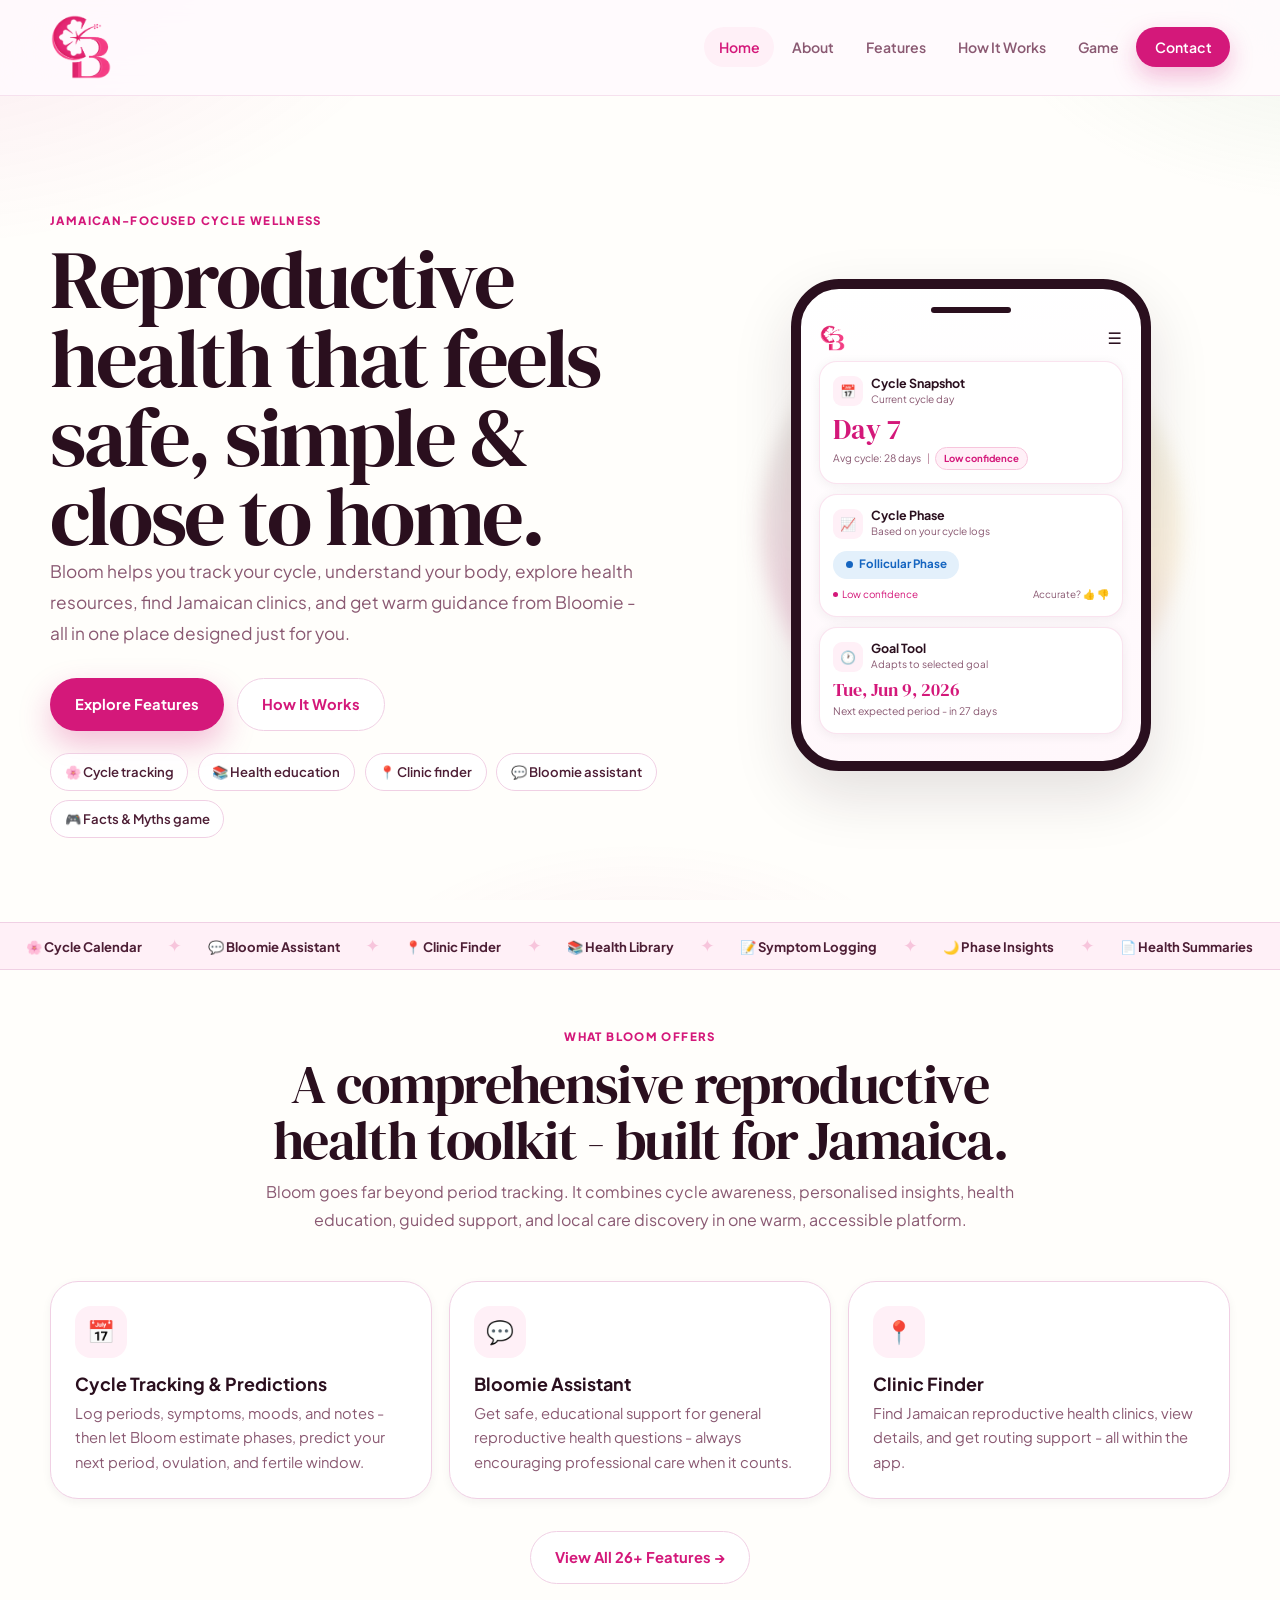
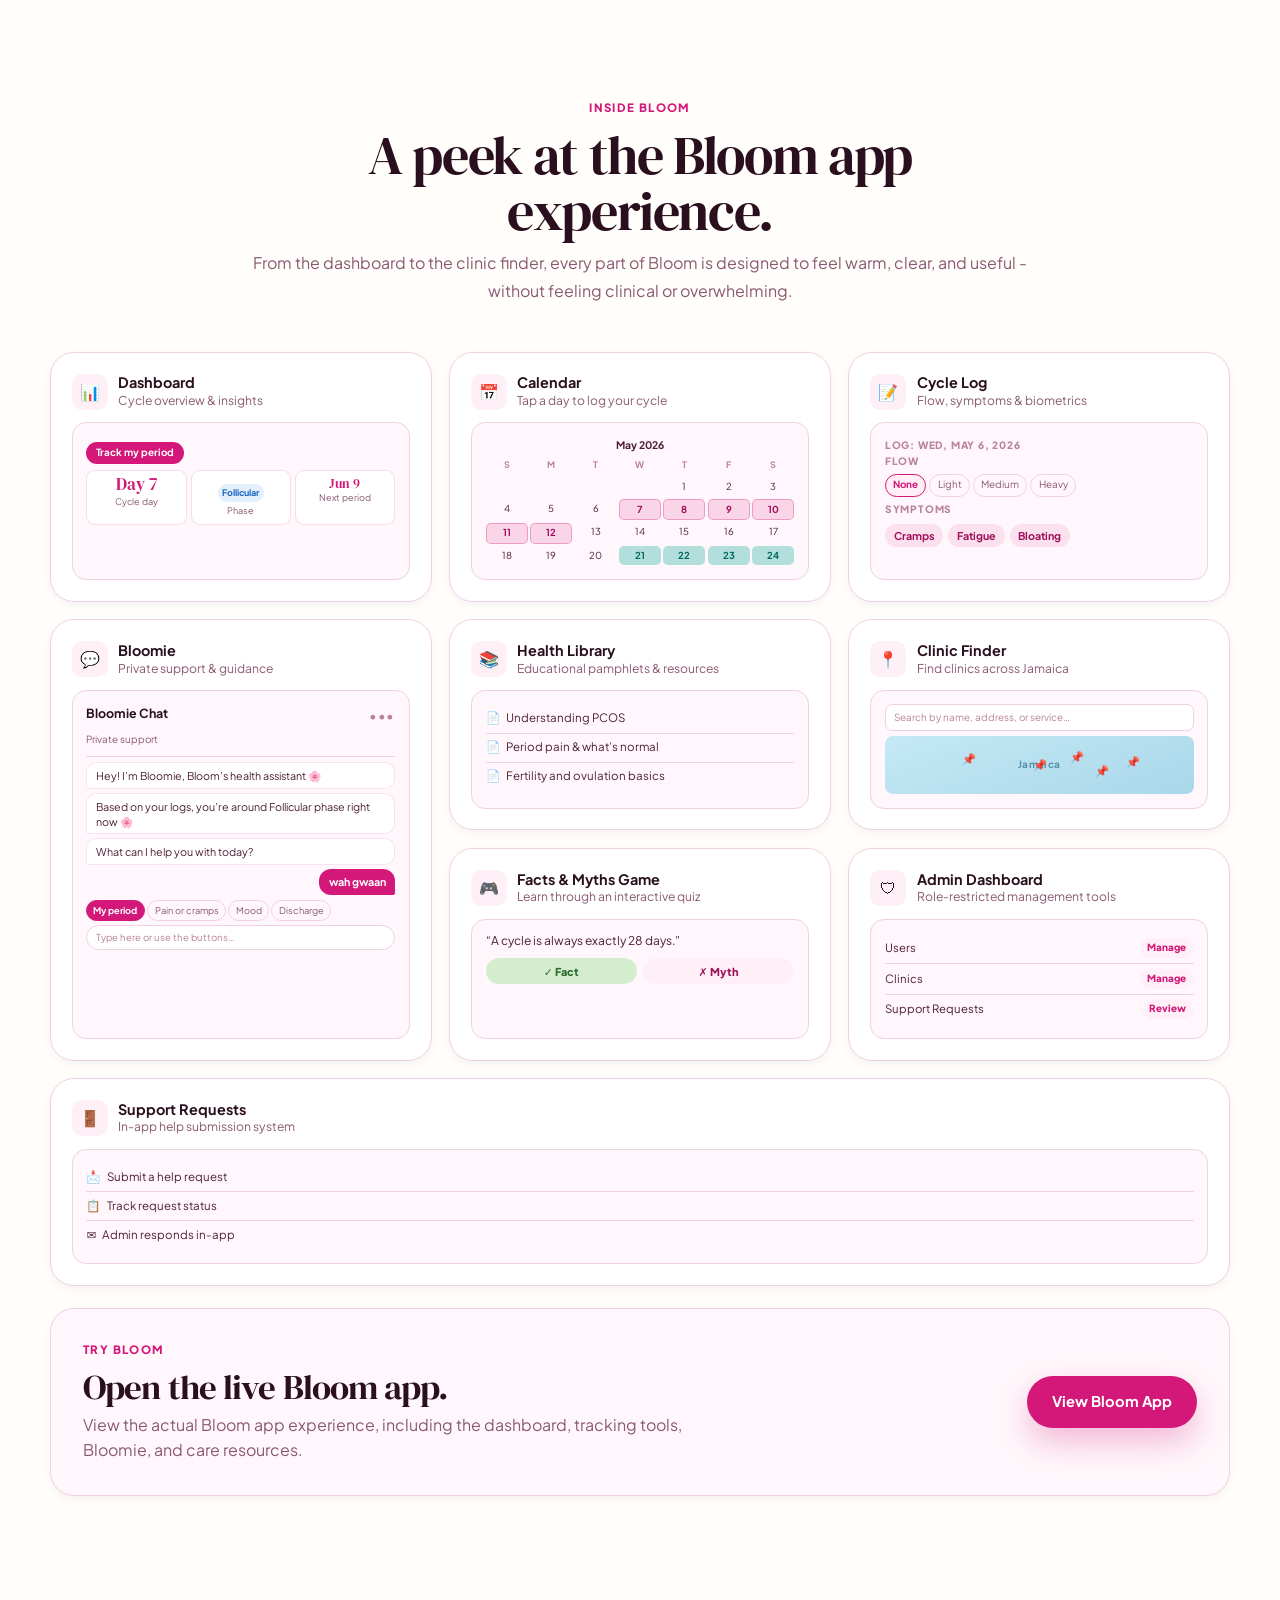
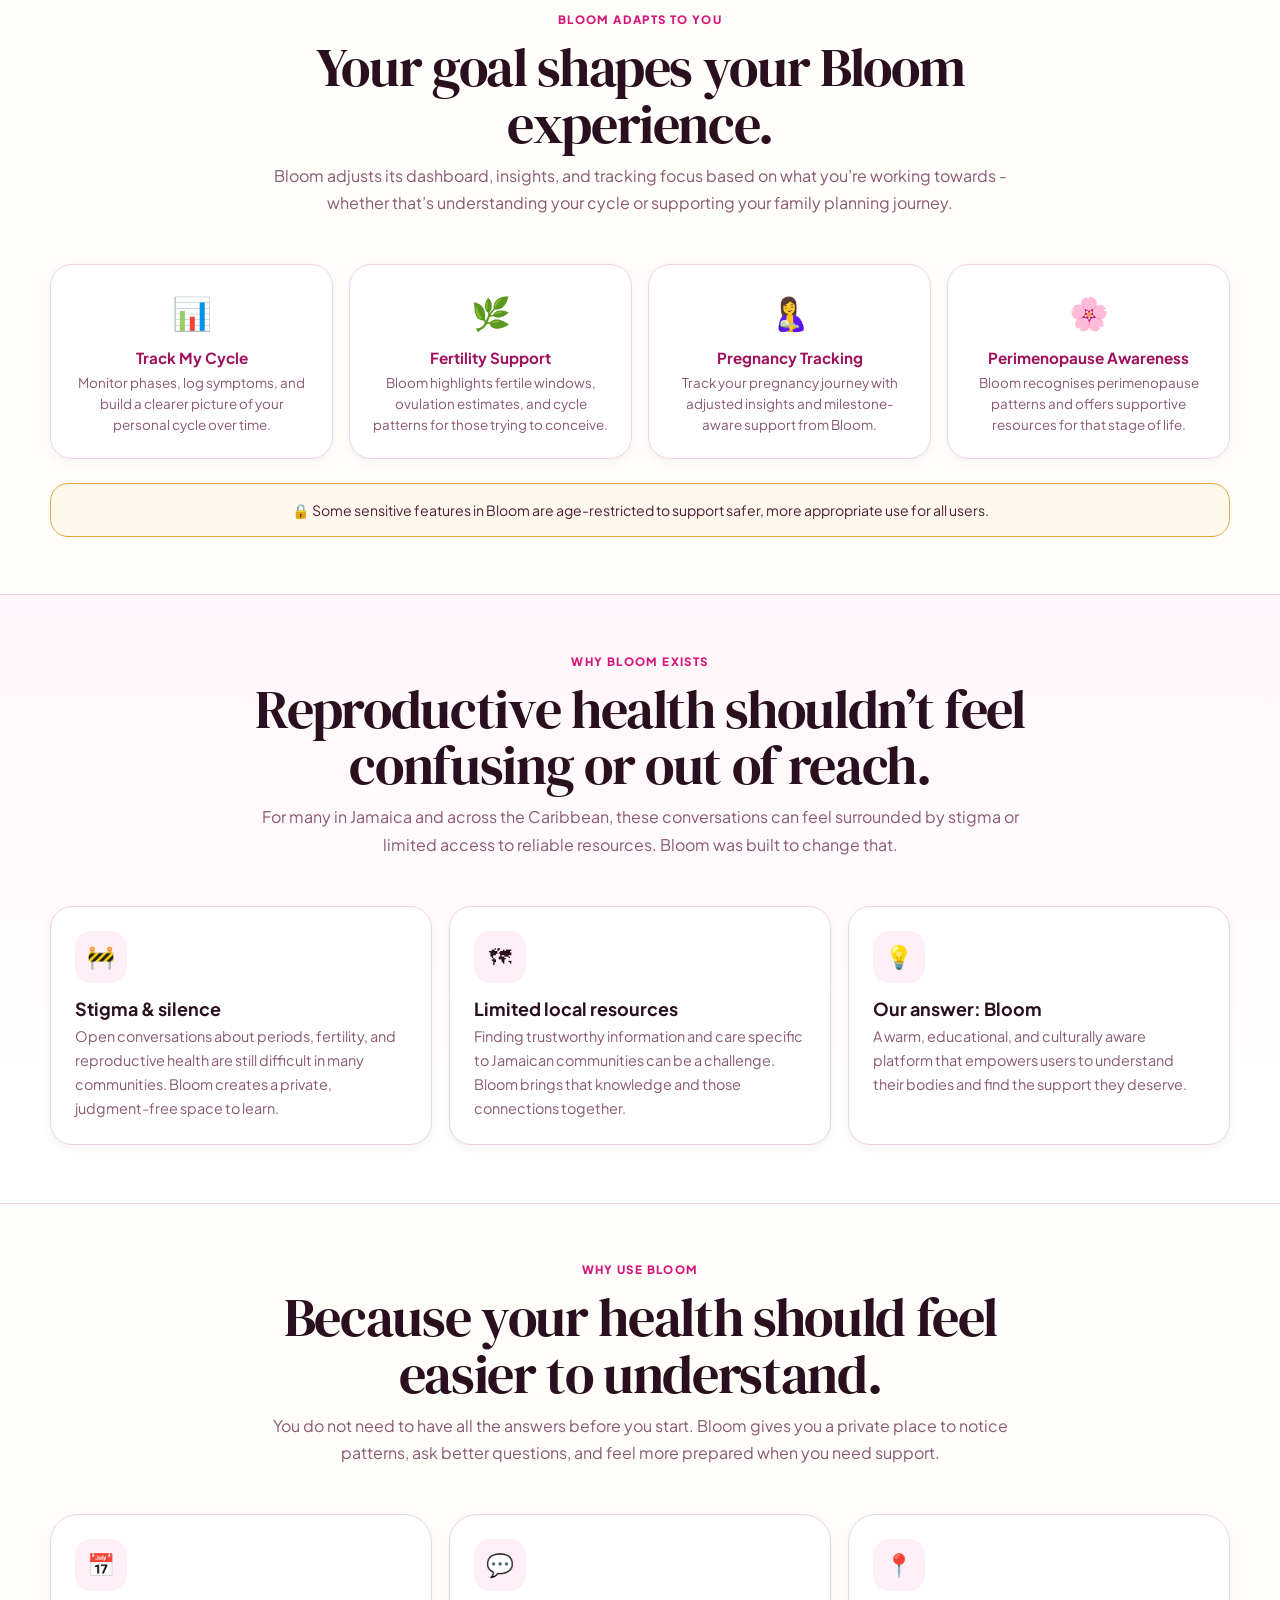
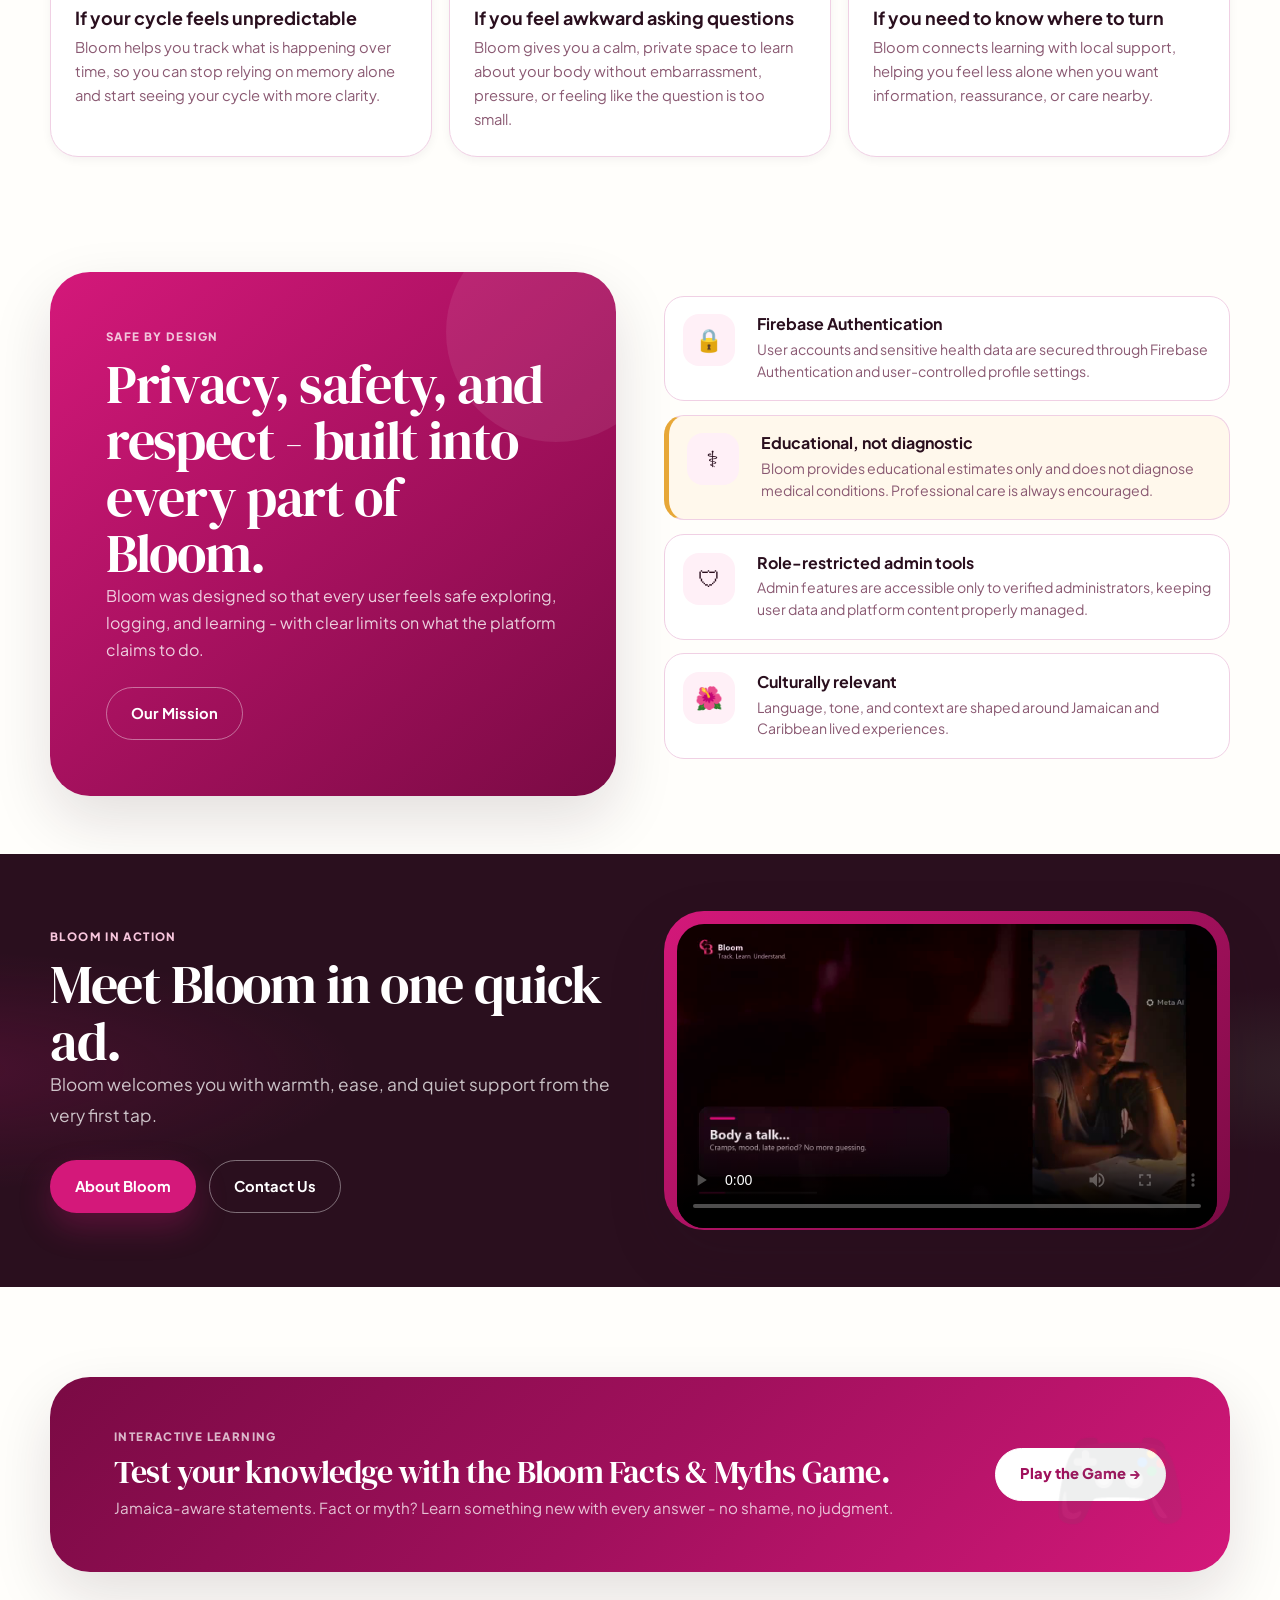
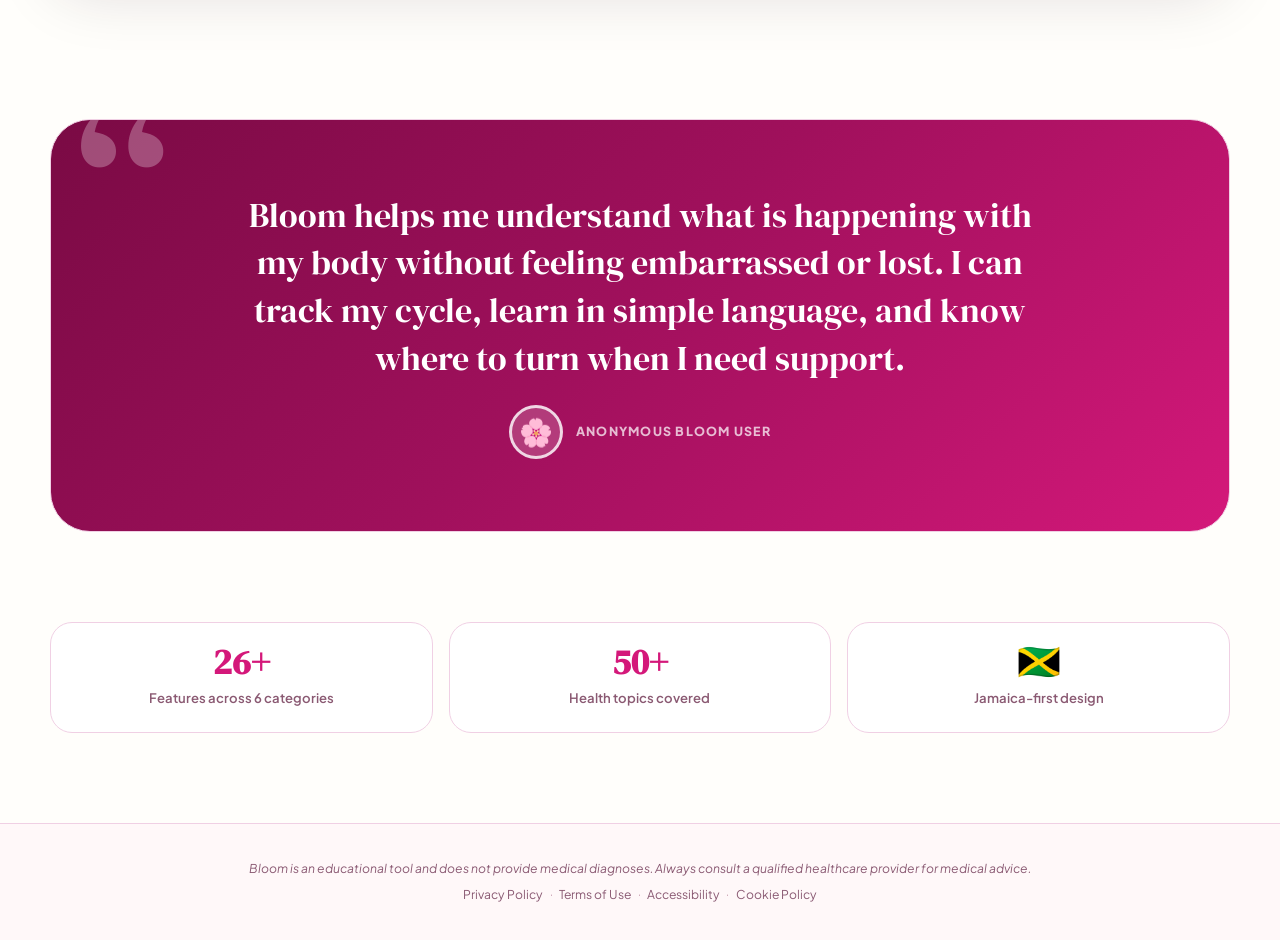
==== commit 2e98db1f: "Fixed tagline" ====
--- a/index.html
+++ b/index.html
@@ -501,11 +501,11 @@
     <div class="container split">
       <div class="reveal">
         <span class="eyebrow">Bloom in Action</span>
-        <h2>See the full Bloom experience.</h2>
-        <p class="lead">A short promotional video walking through Bloom&rsquo;s design, purpose, and features - showing how it supports reproductive health for Jamaican users.</p>
+        <h2>Meet Bloom in one quick ad.</h2>
+        <p class="lead">Bloom welcomes you with warmth, ease, and quiet support from the very first tap.</p>
         <div class="actions">
           <a class="btn btn-primary" href="about.html">About Bloom</a>
-          <a class="btn btn-outline" href="contact.html">Contact the Team</a>
+          <a class="btn btn-outline" href="contact.html">Contact Us</a>
         </div>
       </div>
       <div class="video-box video-box-player reveal">
